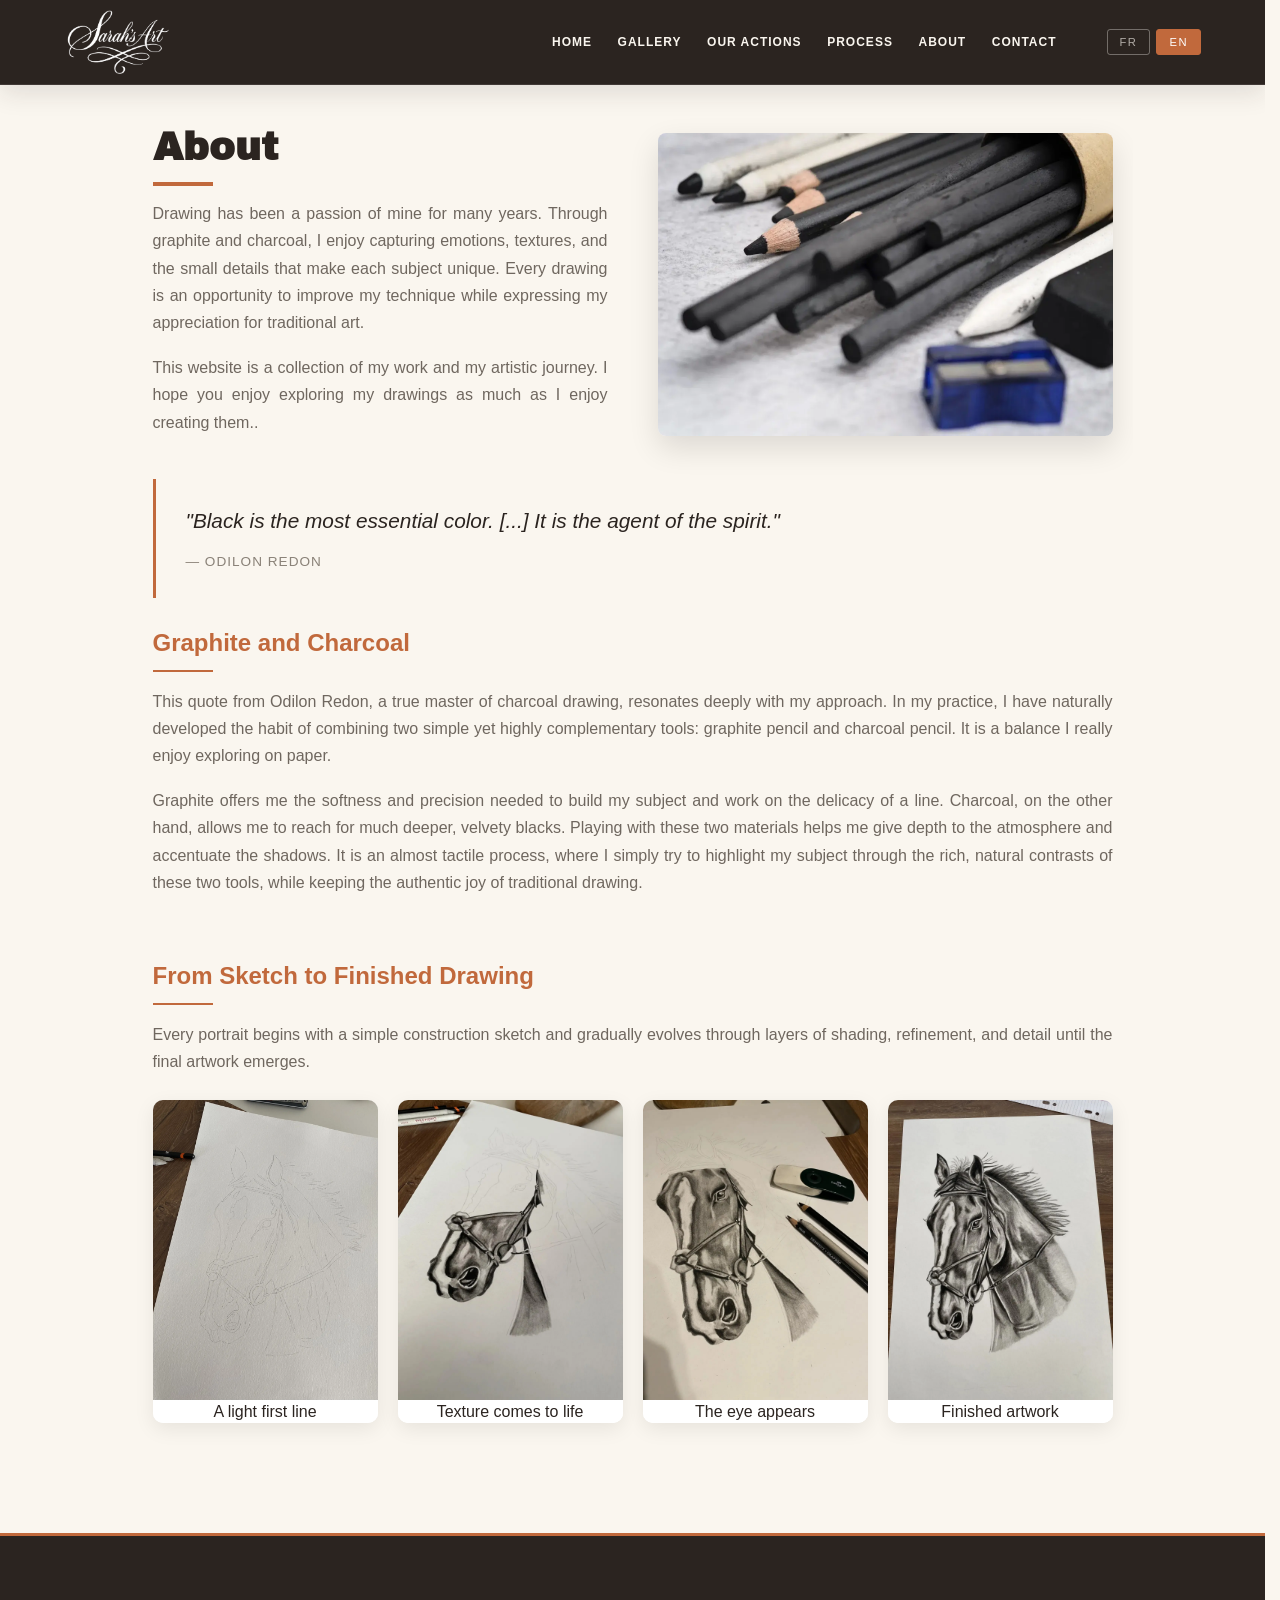
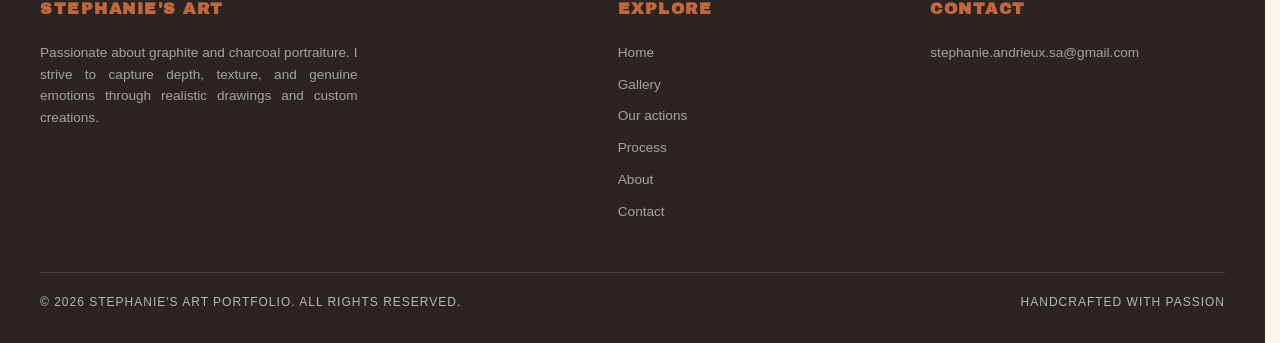
==== about.html @ a392655f "Fix Vercel Web Analytics script path to /_vercel/insights/script.js" ====
<!DOCTYPE html>
<html lang="en">

<head>
  <meta charset="UTF-8" />
  <meta name="viewport" content="width=device-width, initial-scale=1.0">
  <title>About — Stephanie's Art Portfolio</title>
  <meta name="description"
    content="Read about Stephanie's artistic journey, her techniques combining graphite and charcoal, and her traditional drawing studio.">

  <script>(function(){var l;try{l=localStorage.getItem('stephanie-art-lang');}catch(e){}if(l!=='en'&&l!=='fr'){l=(navigator.language||'').slice(0,2)==='fr'?'fr':'en';}document.documentElement.lang=l;document.documentElement.classList.add('i18n-loading');})();</script>

  <link rel="icon" type="image/webp" href="Images/Logo.webp">
  <link rel="canonical" href="https://stephanie-andrieux.github.io/gallery/about.html">

  <meta property="og:type" content="website">
  <meta property="og:site_name" content="Stephanie's Art Portfolio">
  <meta property="og:title" content="About — Stephanie's Art Portfolio">
  <meta property="og:description" content="Read about Stephanie's artistic journey, her techniques combining graphite and charcoal, and her traditional drawing studio.">
  <meta property="og:url" content="https://stephanie-andrieux.github.io/gallery/about.html">
  <meta property="og:image" content="https://stephanie-andrieux.github.io/gallery/Images/Atelier.webp">
  <meta property="og:locale" content="en_US">
  <meta property="og:locale:alternate" content="fr_FR">

  <meta name="twitter:card" content="summary_large_image">
  <meta name="twitter:title" content="About — Stephanie's Art Portfolio">
  <meta name="twitter:description" content="Read about Stephanie's artistic journey, her techniques combining graphite and charcoal, and her traditional drawing studio.">
  <meta name="twitter:image" content="https://stephanie-andrieux.github.io/gallery/Images/Atelier.webp">

  <link href="https://fonts.googleapis.com/css2?family=Archivo+Black&display=swap" rel="stylesheet">
  <link rel="stylesheet" href="language.css">
  <link rel="stylesheet" href="site-shell.css">
  <script>
    window.va = window.va || function () { (window.vaq = window.vaq || []).push(arguments); };
  </script>
  <script defer src="/_vercel/insights/script.js"></script>
  <style>
    * {
      box-sizing: border-box;
      margin: 0;
      padding: 0;
    }

    body {
      font-family: 'Arial', sans-serif;
      background-color: #faf6ef; /* Un rose pastel doux */
      color: #2b2420;
      line-height: 1.7;
      overflow-x: hidden;
    }

    nav {
      display: flex;
      justify-content: space-between;
      align-items: center;
      padding: 8px 40px;
      background-color: #2b2420;
      position: sticky;
      top: 0;
      z-index: 1000;
      view-transition-name: site-nav;
    }

    .logo-img {
      height: clamp(50px, 15vw, 90px);
      max-width: 100%;
      aspect-ratio: 629 / 397;
      width: auto;
    }

    /* Desktop : liens visibles, hamburger caché */
    .nav-right {
      display: flex;
      align-items: center;
      gap: 25px;
    }

    .nav-links {
      display: flex;
      align-items: center;
    }

    .lang-switcher {
      display: flex;
      align-items: center;
      align-self: center;
      gap: 6px;
      margin-left: 20px;
      height: 100%;
    }

    .nav-links a {
      color: #faf6ef;
      text-decoration: none;
      margin-left: 25px;
      font-size: 0.75rem;
      letter-spacing: 1px;
      text-transform: uppercase;
      position: relative;
    }

    .nav-links a::after {
      content: "";
      position: absolute;
      left: 0;
      bottom: -6px;
      width: 0;
      height: 2px;
      background: #c1693c;
      transition: 0.3s;
    }

    .nav-links a:hover::after {
      width: 100%;
    }
    /* Lang switcher dans le hamburger : caché sur desktop */
    .lang-switcher-menu {
      display: none;
    }
    /* Hamburger caché sur desktop */
    .hamburger {
      display: none;
    }

    main {
      max-width: 1000px;
      margin: 0 auto;
      padding: 30px 20px;
      overflow-x: hidden;
    }

    h1 {
      font-family: 'Archivo Black', sans-serif;
      color: #2b2420;
      font-size: 2.4rem;
      margin-bottom: 20px;
      position: relative;
      display: inline-block;
    }

    h1::after {
      content: '';
      position: absolute;
      left: 0;
      bottom: -6px;
      height: 4px;
      width: 0;
      background: #c1693c;
      animation: drawLine 0.8s ease forwards;
      animation-delay: 0.5s;
    }

    @keyframes drawLine {
      to {
        width: 60px;
      }
    }

    h2 {
      color: #c1693c;
      padding-bottom: 6px;
      margin-top: 0px;
      margin-bottom: 18px;
      display: inline-block;
      position: relative;
      transition: transform 0.3s ease, letter-spacing 0.3s ease;
      cursor: default;
    }

    h2::after {
      content: '';
      position: absolute;
      left: 0;
      bottom: -2px;
      width: 0;
      height: 2px;
      background: #c1693c;
      animation: drawLine 0.8s ease forwards;
      animation-delay: 0.5s;
    }

    h2:hover {
      transform: translateX(4px);
      letter-spacing: 0.5px;
    }

p {
  margin-bottom: 18px;
  text-align: justify;
  color: #6f675f;
}

    @keyframes fadeUp {
      from {
        opacity: 0;
        transform: translateY(20px);
      }

      to {
        opacity: 1;
        transform: translateY(0);
      }
    }

    .about-text {
      animation: fadeUp 0.8s ease forwards;
    }

    .about-photo {
      opacity: 0;
      animation: fadeUp 0.8s ease forwards;
      animation-delay: 0.2s;
    }

    .about-grid {
      display: grid;
      grid-template-columns: 1fr 1fr;
      gap: 50px;
      align-items: center;
      margin-bottom: 20px;
    }

    .about-photo {
      overflow: hidden;
      border-radius: 8px;
      box-shadow: 0 12px 30px rgba(0, 0, 0, 0.12);
      transition: box-shadow 0.4s ease;
      will-change: transform;
    }

    .about-photo:hover {
      box-shadow: 0 24px 50px rgba(0, 0, 0, 0.22);
    }

    .about-photo img {
      width: 100%;
      display: block;
      transition: transform 0.6s ease, filter 0.6s ease;
    }

    .about-photo:hover img {
      transform: scale(1.08) rotate(0.5deg);
      filter: contrast(1.05) saturate(1.05);
    }

    @media (max-width: 700px) {
      .about-grid {
        grid-template-columns: 1fr;
      }
    }

    blockquote {
      margin: 25px 0;
      padding: 25px 30px;
      border-left: 3px solid #c1693c;
      font-style: italic;
      font-size: 1.3rem;
      line-height: 1.6;
      color: #2b2420;
      transition: border-color 0.3s ease, padding-left 0.3s ease;
    }

    blockquote:hover {
      border-left-color: #8a4423;
      padding-left: 36px;
    }

    blockquote .word {
      opacity: 0;
      display: inline-block;
      animation: fadeUp 0.5s ease forwards;
    }

    blockquote cite {
      display: block;
      margin-top: 14px;
      font-style: normal;
      font-size: 0.85rem;
      letter-spacing: 1px;
      text-transform: uppercase;
      color: #8a8278;
      opacity: 0;
      animation: fadeUp 0.6s ease forwards;
      animation-delay: 1.6s;
    }

    .reveal-on-scroll {
      opacity: 0;
      transform: translateY(24px);
      transition: opacity 0.8s ease, transform 0.8s ease;
    }

    .reveal-on-scroll.visible {
      opacity: 1;
      transform: translateY(0);
    }

    /* =========================
       FOOTER
    ========================= */
    footer {
      background: #2b2420;
      color: rgba(250, 246, 239, 0.7);
      padding: 60px 40px 30px;
      font-size: 0.85rem;
      line-height: 1.6;
    }

    .footer-container {
      max-width: 1200px;
      margin: 0 auto;
      display: grid;
      grid-template-columns: 2fr 1fr 1.2fr;
      gap: 40px;
      margin-bottom: 40px;
    }

    .footer-col h4 {
      color: #c1693c;
      font-family: 'Archivo Black', sans-serif;
      font-size: 1rem;
      text-transform: uppercase;
      letter-spacing: 1.5px;
      margin-bottom: 20px;
    }

    .footer-col p {
      color: rgba(250, 246, 239, 0.6);
      margin-bottom: 12px;
      text-align: justify;
    }

    .footer-col ul {
      list-style: none;
      padding: 0;
    }

    .footer-col ul li {
      margin-bottom: 10px;
    }

    .footer-col a {
      color: rgba(250, 246, 239, 0.6);
      text-decoration: none;
      transition: color 0.3s ease;
    }

    .footer-col a:hover {
      color: #c1693c;
    }

    .footer-bottom {
      max-width: 1200px;
      margin: 0 auto;
      border-top: 1px solid rgba(250, 246, 239, 0.1);
      padding-top: 20px;
      display: flex;
      justify-content: space-between;
      align-items: center;
      flex-wrap: wrap;
      gap: 15px;
      font-size: 0.75rem;
      text-transform: uppercase;
      letter-spacing: 1px;
    }

    /* =========================
       MOBILE
    ========================= */
    /* =========================
   DRAWING PROCESS
========================= */

    .drawing-process {
      margin-top: 60px;
    }

    .process-intro {
      margin-bottom: 25px;
    }

    .process-grid {
      display: grid;
      grid-template-columns: repeat(4, 1fr);
      gap: 20px;
      align-items: end; /* Aligne toutes les cartes par le bas */
    }

    .process-step {
      background: #fff;
      border-radius: 10px;
      overflow: hidden;
      box-shadow: 0 6px 20px rgba(0, 0, 0, 0.08);
      transition: transform 0.3s ease;
      display: flex;
      flex-direction: column;
    }

    .process-step:hover {
      transform: translateY(-5px);
    }

    .process-step .image-container {
      overflow: hidden;
    }

    .process-step img {
      width: 100%;
      height: auto;
      display: block;
    }

    .process-step span {
      display: flex;
      align-items: center;
      justify-content: center;
      text-align: center;
      font-size: 1rem;
      font-weight: normal;
      color: #2b2420;
      line-height: 1.2;
      padding: 2px 3px;
      background-color: #fff;
      white-space: normal; /* Force le texte sur une seule ligne */
    }

    @media (max-width: 768px) {

      /* Nav mobile : logo à gauche, FR|EN + hamburger à droite */
      nav {
        padding: 8px 20px;
        align-items: center;
      }

      .nav-right {
        gap: 12px;
      }
    /* Cache le sélecteur du haut sur mobile */
      .lang-switcher {
        display: none;
      }

    /* Affiche celui dans le menu hamburger */
      .lang-switcher-menu {
        display: flex;
        justify-content: center;
        align-items: center;
        gap: 10px;
        padding: 14px 0 8px;
      }
      /* Liens cachés par défaut — dropdown absolu */
      .nav-links {
        display: none;
        flex-direction: column;
        position: absolute;
        top: 100%;
        left: 0;
        right: 0;
        background: #2b2420;
        border-top: 2px solid #c1693c;
        padding: 8px 0 14px;
        gap: 0;
        z-index: 999;
      }

      .nav-links.open {
        display: flex;
      }

      .nav-links a {
        margin-left: 0;
        padding: 11px 20px;
        font-size: 0.8rem;
        transition: color 0.3s, background 0.3s;
      }

      .nav-links a:hover {
        color: #c1693c;
        background: rgba(193, 105, 60, 0.08);
      }

      .nav-links a::after {
        display: none;
      }

      /* Bouton hamburger visible sur mobile */
      .hamburger {
        display: flex;
        flex-direction: column;
        justify-content: center;
        gap: 5px;
        background: none;
        border: none;
        cursor: pointer;
        padding: 6px;
      }

      .hamburger span {
        display: block;
        width: 22px;
        height: 2px;
        background: #faf6ef;
        transition: transform 0.3s ease, opacity 0.3s ease;
      }

      .hamburger.open span:nth-child(1) {
        transform: translateY(7px) rotate(45deg);
      }
      .hamburger.open span:nth-child(2) {
        opacity: 0;
      }
      .hamburger.open span:nth-child(3) {
        transform: translateY(-7px) rotate(-45deg);
      }

      footer {
        padding: 40px 20px 20px;
      }

      .footer-container {
        grid-template-columns: 1fr;
        gap: 30px;
        margin-bottom: 30px;
      }

      .footer-bottom {
        flex-direction: column;
        text-align: center;
      }

      .process-grid {
        grid-template-columns: repeat(2, 1fr);
      }
    }
  </style>
</head>

<body>

  <nav>
    <img src="Images/Logo.webp" alt="Sarah's Art" class="logo-img" width="629" height="397">
    <div class="nav-right">
<div class="nav-links" id="navLinks">
    <a href="index.html" data-i18n="nav.home">Home</a>
    <a href="art.html" data-i18n="nav.gallery">Gallery</a>
    <a href="actions.html" data-i18n="nav.actions">Our actions</a>
    <a href="process.html" data-i18n="nav.process">Process</a>
    <a href="about.html" data-i18n="nav.about">About</a>
    <a href="contact.html" data-i18n="nav.contact">Contact</a>

    <div class="lang-switcher-menu" role="group" data-i18n-attr="aria-label:lang.label">
        <button type="button" class="lang-btn" data-lang="fr" aria-pressed="false">FR</button>
        <button type="button" class="lang-btn" data-lang="en" aria-pressed="false">EN</button>
    </div>

</div>

<div class="lang-switcher" role="group" data-i18n-attr="aria-label:lang.label">
    <button type="button" class="lang-btn" data-lang="fr" aria-pressed="false">FR</button>
    <button type="button" class="lang-btn" data-lang="en" aria-pressed="false">EN</button>
</div>

<button class="hamburger" id="hamburger">
        <span></span>
        <span></span>
        <span></span>
      </button>
    </div>
  </nav>

  <main>
    <div class="about-grid">
      <div class="about-text">
        <h1 data-i18n="about.title">About</h1>
        <p data-i18n="about.p1">Drawing has been a passion of mine for many years. Through graphite and charcoal, I enjoy capturing emotions, textures, and the small details that make each subject unique. Every drawing is an opportunity to improve my technique while expressing my appreciation for traditional art.</p>
        <p data-i18n="about.p2">This website is a collection of my work and my artistic journey. I hope you enjoy exploring my drawings as much as I enjoy creating them.</p>
      </div>
      <div class="about-photo">
        <img src="Images/Atelier.webp" alt="My drawing tools" data-i18n-attr="alt:about.photoAlt">
      </div>
    </div>

    <blockquote id="quote"></blockquote>

    <h2 data-i18n="about.section1">Graphite and Charcoal</h2>

    <p data-i18n="about.section1p1">This quote from Odilon Redon, a true master of charcoal drawing, resonates deeply with my approach. In my
      practice, I have naturally developed the habit of combining two simple yet highly complementary tools: graphite
      pencil and charcoal pencil. It is a balance I really enjoy exploring on paper.</p>

    <p class="reveal-on-scroll" data-i18n="about.section1p2">Graphite offers me the softness and precision needed to build my subject and work on the
      delicacy of a line. Charcoal, on the other hand, allows me to reach for much deeper, velvety blacks. Playing with
      these two materials helps me give depth to the atmosphere and accentuate the shadows. It is an almost tactile
      process, where I simply try to highlight my subject through the rich, natural contrasts of these two tools, while
      keeping the authentic joy of traditional drawing.</p>
    <section class="drawing-process reveal-on-scroll">
      <h2 data-i18n="about.processTitle">From Sketch to Finished Drawing</h2>

      <p class="process-intro" data-i18n="about.processIntro">
        Every portrait begins with a simple construction sketch and gradually
        evolves through layers of shading, refinement, and detail until the
        final artwork emerges.
      </p>

      <div class="process-grid">
        <div class="process-step">
          <div class="image-container">
            <img src="Images/Cheval1.webp?v=2" alt="Initial sketch" data-i18n-attr="alt:about.stepAlt1">
          </div>
          <span data-i18n="about.step1">A light first line</span>
        </div>

        <div class="process-step">
          <div class="image-container">
            <img src="Images/Cheval2.webp" alt="Early shading" data-i18n-attr="alt:about.stepAlt2">
          </div>
          <span data-i18n="about.step2">Texture comes to life</span>
        </div>

        <div class="process-step">
          <div class="image-container">
            <img src="Images/Cheval3.webp" alt="Detail development" data-i18n-attr="alt:about.stepAlt3">
          </div>
          <span data-i18n="about.step3">The eye appears</span>
        </div>

        <div class="process-step">
          <div class="image-container">
            <img src="Images/Cheval4.webp" alt="Finished drawing" data-i18n-attr="alt:about.stepAlt4">
          </div>
          <span data-i18n="about.step4">Finished artwork</span>
        </div>
      </div>
    </section>
  </main>

  <script src="language.js"></script>
  <script>
    function animateQuote() {
      const quote = document.getElementById('quote');
      if (!quote || !window.SiteI18n) return;

      const text = SiteI18n.t('about.quote');
      const citeText = SiteI18n.t('about.quoteAuthor');
      const words = text.split(' ');

      quote.innerHTML = words
        .map(function (w, i) {
          return '<span class="word" style="animation-delay:' + (0.6 + i * 0.04) + 's">' + w + '</span>';
        })
        .join(' ') + ' <cite>' + citeText + '</cite>';
    }

    document.addEventListener('languageChanged', animateQuote);

    const revealElements = document.querySelectorAll('.reveal-on-scroll');
    const observer = new IntersectionObserver(function (entries) {
      entries.forEach(function (entry) {
        if (entry.isIntersecting) entry.target.classList.add('visible');
      });
    }, { threshold: 0.3 });
    revealElements.forEach(function (el) { observer.observe(el); });
  </script>

    <script>
    /* ---- Hamburger mobile ---- */
    (function () {
      var hamburger = document.getElementById('hamburger');
      var navLinks  = document.getElementById('navLinks');
      if (!hamburger || !navLinks) return;

      hamburger.addEventListener('click', function () {
        var isOpen = navLinks.classList.toggle('open');
        hamburger.classList.toggle('open', isOpen);
        hamburger.setAttribute('aria-expanded', String(isOpen));
      });

      document.addEventListener('click', function (e) {
        if (!hamburger.contains(e.target) && !navLinks.contains(e.target)) {
          navLinks.classList.remove('open');
          hamburger.classList.remove('open');
          hamburger.setAttribute('aria-expanded', 'false');
        }
      });

      navLinks.querySelectorAll('a').forEach(function (a) {
        a.addEventListener('click', function () {
          navLinks.classList.remove('open');
          hamburger.classList.remove('open');
          hamburger.setAttribute('aria-expanded', 'false');
        });
      });
    })();
  </script>

  <footer>
    <div class="footer-container">
      <div class="footer-col">
        <h4 data-i18n="footer.brand">Stephanie's Art</h4>
        <p data-i18n="footer.desc">Passionate about graphite and charcoal portraiture. I strive to capture depth, texture, and genuine emotions through realistic drawings and custom creations.</p>
      </div>
      <div class="footer-col">
        <h4 data-i18n="footer.explore">Explore</h4>
        <ul>
          <li><a href="index.html" data-i18n="nav.home">Home</a></li>
          <li><a href="art.html" data-i18n="nav.gallery">Gallery</a></li>
          <li><a href="actions.html" data-i18n="nav.actions">Our actions</a></li>
          <li><a href="process.html" data-i18n="nav.process">Process</a></li>
          <li><a href="about.html" data-i18n="nav.about">About</a></li>
          <li><a href="contact.html" data-i18n="nav.contact">Contact</a></li>
        </ul>
      </div>
      <div class="footer-col">
        <h4 data-i18n="footer.contact">Contact</h4>
        <p><a href="contact.html">stephanie.andrieux.sa@gmail.com</a></p>
      </div>
    </div>
    <div class="footer-bottom">
      <span data-i18n="footer.copyright">© 2026 Stephanie's Art Portfolio. All rights reserved.</span>
      <span data-i18n="footer.tagline">Handcrafted with Passion</span>
    </div>
  </footer>

</body>

</html>
---- language.css ----
/* Transitions fluides entre les pages (Chrome/Edge/Safari 18.2+) :
   empêche la nav de "clignoter/recharger" au clic sur un lien.
   Les navigateurs non compatibles (ex: Firefox) ignorent cette règle
   sans aucun risque, la navigation reste normale. */
@view-transition {
  navigation: auto;
}

html {
  scrollbar-gutter: stable;
  overflow-y: scroll;
}

/* Fix saut de texte EN -> FR : on cache uniquement le texte traduit le temps
   qu'il soit dans la bonne langue, pas toute la page (pour ne pas gêner
   les animations d'apparition existantes) */
html.i18n-loading [data-i18n],
html.i18n-loading [data-i18n-attr],
html.i18n-loading [data-i18n-html] {
  visibility: hidden;
}

html.i18n-ready [data-i18n],
html.i18n-ready [data-i18n-attr],
html.i18n-ready [data-i18n-html] {
  visibility: visible;
}

/* Language switcher — visible on all pages */
.lang-btn {
  background: transparent;
  border: 1px solid rgba(250, 246, 239, 0.35);
  color: rgba(250, 246, 239, 0.65);
  font-family: 'Arial', sans-serif;
  font-size: 0.7rem;
  letter-spacing: 1.5px;
  text-transform: uppercase;
  padding: 6px 12px;
  cursor: pointer;
  border-radius: 3px;
  transition: background 0.3s ease, color 0.3s ease, border-color 0.3s ease;
}

.lang-btn:hover {
  color: #faf6ef;
  border-color: #c1693c;
}

.lang-btn.active {
  background: #c1693c;
  border-color: #c1693c;
  color: #fff;
}

.lang-sep {
  display: none;
}
---- site-shell.css ----
/* Shared navigation and footer for the public site */
:root {
  --ink: #2b2420;
  --paper: #faf6ef;
  --accent: #c1693c;
  --muted-light: rgba(250, 246, 239, 0.68);
  --line-dark: rgba(250, 246, 239, 0.14);
}

nav {
  min-height: 76px;
  padding: 8px clamp(20px, 5vw, 64px) !important;
  border-bottom: 1px solid rgba(250, 246, 239, 0.1);
  box-shadow: 0 8px 24px rgba(43, 36, 32, 0.12);
}

.logo-img {
  width: auto;
  height: clamp(48px, 8vw, 68px) !important;
  object-fit: contain;
  transition: transform 0.35s ease;
}

.logo-img:hover {
  transform: translateY(-2px);
}

.nav-right {
  gap: clamp(14px, 2.5vw, 30px) !important;
}

.nav-links {
  gap: clamp(14px, 2vw, 28px);
}

.nav-links a {
  margin-left: 0 !important;
  padding: 10px 0;
  font-weight: 600;
  transition: color 0.3s ease;
}

.nav-links a[aria-current="page"] {
  color: #fff;
}

.nav-links a[aria-current="page"]::after {
  width: 100%;
}

.hamburger {
  border-radius: 3px;
  transition: background 0.3s ease;
}

.hamburger:hover,
.hamburger:focus-visible {
  background: rgba(193, 105, 60, 0.18);
  outline: none;
}

footer {
  margin-top: 80px;
  background: var(--ink);
  border-top: 3px solid var(--accent);
}

.footer-container {
  grid-template-columns: minmax(240px, 1.7fr) minmax(140px, 0.8fr) minmax(220px, 1fr) !important;
  gap: clamp(28px, 6vw, 80px) !important;
}

.footer-col h4 {
  letter-spacing: 1.8px;
}

.footer-col p {
  max-width: 42ch;
}

.footer-col a:focus-visible,
.footer-bottom a:focus-visible {
  color: var(--accent);
  outline: 2px solid var(--accent);
  outline-offset: 4px;
}

.footer-bottom {
  border-top-color: var(--line-dark) !important;
}

@media (max-width: 768px) {
  nav {
    min-height: 68px;
    padding-inline: 18px !important;
  }

  .logo-img {
    height: 52px !important;
  }

  .nav-links {
    border-top: 3px solid var(--accent) !important;
    box-shadow: 0 18px 30px rgba(43, 36, 32, 0.2);
  }

  .nav-links a {
    width: 100%;
  }

  footer {
    margin-top: 56px;
  }

  .footer-container {
    gap: 28px !important;
  }
}

@media (prefers-reduced-motion: reduce) {
  .logo-img,
  .hamburger,
  .nav-links a,
  .footer-col a {
    transition: none;
  }
}
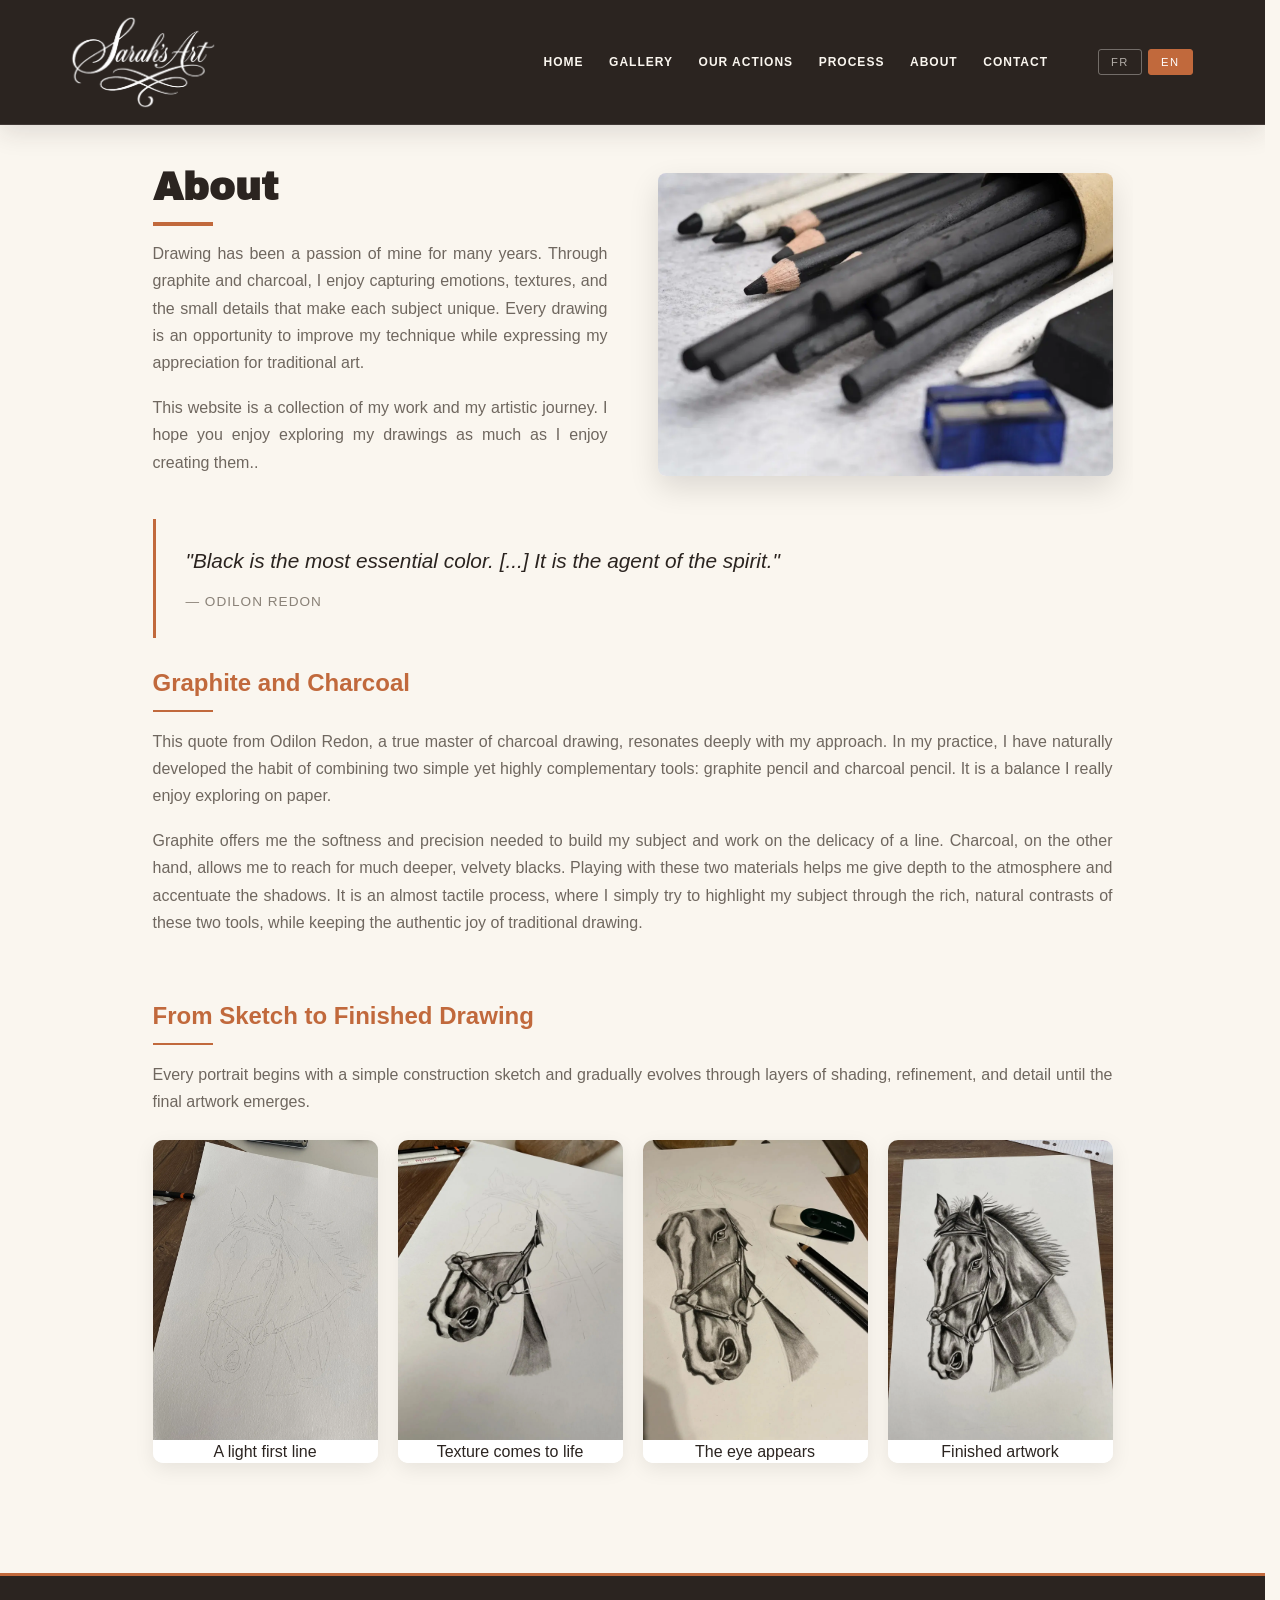
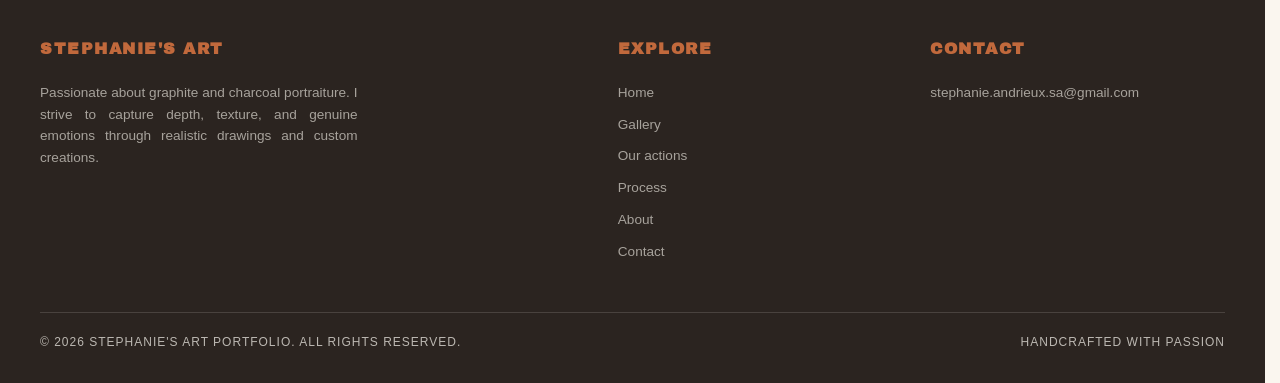
==== commit 56fb1eb6: "Enhance navbar: sticky layout, dynamic scroll sizing, smooth scroll to top on logo click, and aligne" ====
--- a/about.html
+++ b/about.html
@@ -30,10 +30,6 @@
   <link href="https://fonts.googleapis.com/css2?family=Archivo+Black&display=swap" rel="stylesheet">
   <link rel="stylesheet" href="language.css">
   <link rel="stylesheet" href="site-shell.css">
-  <script>
-    window.va = window.va || function () { (window.vaq = window.vaq || []).push(arguments); };
-  </script>
-  <script defer src="/_vercel/insights/script.js"></script>
   <style>
     * {
       box-sizing: border-box;
@@ -46,7 +42,7 @@
       background-color: #faf6ef; /* Un rose pastel doux */
       color: #2b2420;
       line-height: 1.7;
-      overflow-x: hidden;
+      overflow-x: clip;
     }
 
     nav {
@@ -55,6 +51,7 @@
       align-items: center;
       padding: 8px 40px;
       background-color: #2b2420;
+      position: -webkit-sticky;
       position: sticky;
       top: 0;
       z-index: 1000;
--- a/language.css
+++ b/language.css
@@ -8,7 +8,12 @@
 
 html {
   scrollbar-gutter: stable;
-  overflow-y: scroll;
+  overflow-y: scroll;
+}
+
+html,
+body {
+  overflow-x: clip;
 }
 
 /* Fix saut de texte EN -> FR : on cache uniquement le texte traduit le temps
--- a/site-shell.css
+++ b/site-shell.css
@@ -8,21 +8,85 @@
 }
 
 nav {
-  min-height: 76px;
-  padding: 8px clamp(20px, 5vw, 64px) !important;
+  position: -webkit-sticky;
+  position: sticky;
+  top: 0;
+  z-index: 1000;
+  background-color: #2b2420;
+  view-transition-name: site-nav;
+  min-height: 114px; /* Hauteur initiale augmentée de 1 cm (~38px) */
+  padding-block: 14px !important;
+  padding-inline: clamp(20px, 5vw, 64px) !important;
   border-bottom: 1px solid rgba(250, 246, 239, 0.1);
   box-shadow: 0 8px 24px rgba(43, 36, 32, 0.12);
+  box-sizing: border-box;
+  transition: min-height 0.35s cubic-bezier(0.4, 0, 0.2, 1),
+              padding-block 0.35s cubic-bezier(0.4, 0, 0.2, 1),
+              box-shadow 0.35s ease;
+}
+
+/* Navbar dynamique au scroll : taille réduite vers le bas */
+nav.nav-scrolled {
+  min-height: 72px;
+  padding-block: 7px !important;
+  box-shadow: 0 10px 30px rgba(0, 0, 0, 0.35);
 }
 
 .logo-img {
   width: auto;
-  height: clamp(48px, 8vw, 68px) !important;
+  height: clamp(68px, 7.5vw, 98px) !important; /* Augmenté de manière proportionnelle (+1 cm) */
   object-fit: contain;
-  transition: transform 0.35s ease;
+  cursor: pointer;
+  transform-origin: left center;
+  transition: height 0.35s cubic-bezier(0.4, 0, 0.2, 1),
+              transform 0.3s ease,
+              opacity 0.2s ease;
 }
 
 .logo-img:hover {
   transform: translateY(-2px);
+  opacity: 0.95;
+}
+
+.logo-img:active {
+  transform: translateY(0);
+}
+
+/* Logo dynamique au scroll : format compact */
+nav.nav-scrolled .logo-img {
+  height: clamp(48px, 5vw, 58px) !important;
+}
+
+/* Desktop: alignement parfait du logo et de la navigation avec la grille de contenu (1200px)
+   La boucle du S de « Sarah's Art » est alignée verticalement au pixel près avec le « D » de « Dessin » */
+@media (min-width: 1200px) {
+  nav {
+    padding-left: calc((100% - 1200px) / 2 + 34.3px) !important;
+    padding-right: calc((100% - 1200px) / 2 + 40px) !important;
+  }
+
+  .logo-img {
+    margin-left: 0 !important;
+  }
+
+  .nav-right {
+    margin-right: 0 !important;
+  }
+}
+
+@media (min-width: 769px) and (max-width: 1199px) {
+  nav {
+    padding-left: 34.3px !important;
+    padding-right: 40px !important;
+  }
+
+  .logo-img {
+    margin-left: 0 !important;
+  }
+
+  .nav-right {
+    margin-right: 0 !important;
+  }
 }
 
 .nav-right {
@@ -91,12 +155,27 @@
 
 @media (max-width: 768px) {
   nav {
-    min-height: 68px;
+    min-height: 80px;
+    padding-block: 10px !important;
     padding-inline: 18px !important;
   }
 
+  nav.nav-scrolled {
+    min-height: 62px;
+    padding-block: 5px !important;
+  }
+
   .logo-img {
-    height: 52px !important;
+    height: 60px !important;
+    margin-left: 0 !important;
+  }
+
+  nav.nav-scrolled .logo-img {
+    height: 48px !important;
+  }
+
+  .nav-right {
+    margin-right: 0 !important;
   }
 
   .nav-links {
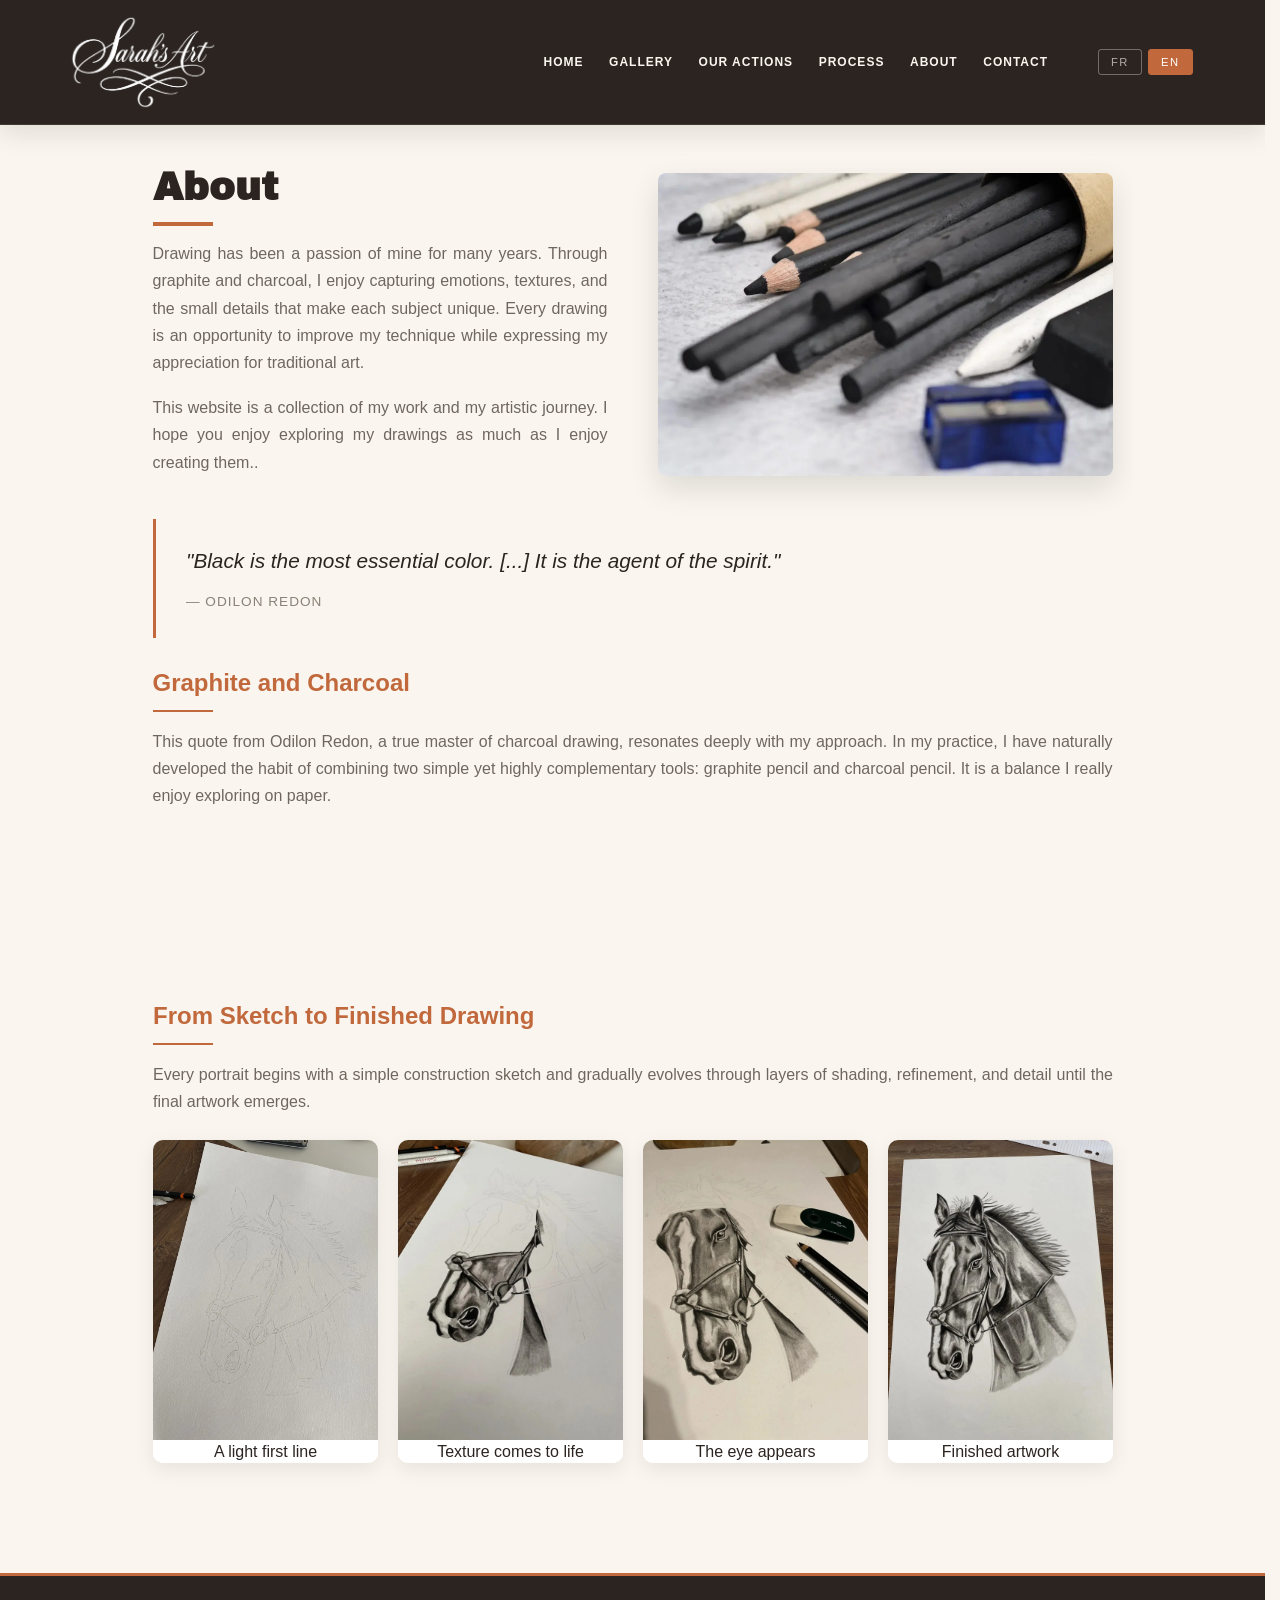
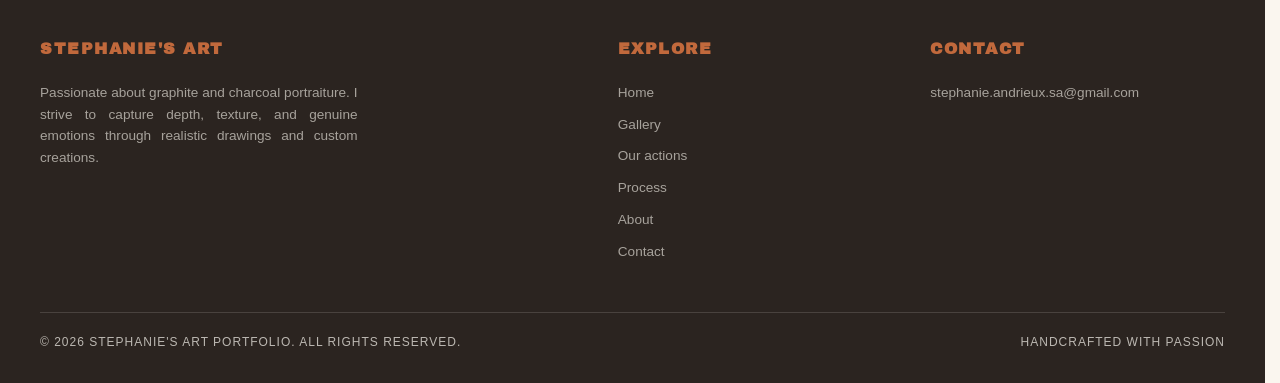
==== commit 7a5f807b: "Add scroll reveal, faster hero entrance, gallery lightbox and portrait order flow" ====
--- a/about.html
+++ b/about.html
@@ -577,7 +577,7 @@
       </div>
     </div>
 
-    <blockquote id="quote"></blockquote>
+    <blockquote id="quote" class="reveal"></blockquote>
 
     <h2 data-i18n="about.section1">Graphite and Charcoal</h2>
 
@@ -585,12 +585,12 @@
       practice, I have naturally developed the habit of combining two simple yet highly complementary tools: graphite
       pencil and charcoal pencil. It is a balance I really enjoy exploring on paper.</p>
 
-    <p class="reveal-on-scroll" data-i18n="about.section1p2">Graphite offers me the softness and precision needed to build my subject and work on the
+    <p class="reveal-on-scroll reveal" data-i18n="about.section1p2">Graphite offers me the softness and precision needed to build my subject and work on the
       delicacy of a line. Charcoal, on the other hand, allows me to reach for much deeper, velvety blacks. Playing with
       these two materials helps me give depth to the atmosphere and accentuate the shadows. It is an almost tactile
       process, where I simply try to highlight my subject through the rich, natural contrasts of these two tools, while
       keeping the authentic joy of traditional drawing.</p>
-    <section class="drawing-process reveal-on-scroll">
+    <section class="drawing-process reveal-on-scroll reveal">
       <h2 data-i18n="about.processTitle">From Sketch to Finished Drawing</h2>
 
       <p class="process-intro" data-i18n="about.processIntro">
@@ -632,6 +632,7 @@
   </main>
 
   <script src="language.js"></script>
+  <script src="reveal.js" defer></script>
   <script>
     function animateQuote() {
       const quote = document.getElementById('quote');
@@ -649,14 +650,7 @@
     }
 
     document.addEventListener('languageChanged', animateQuote);
-
-    const revealElements = document.querySelectorAll('.reveal-on-scroll');
-    const observer = new IntersectionObserver(function (entries) {
-      entries.forEach(function (entry) {
-        if (entry.isIntersecting) entry.target.classList.add('visible');
-      });
-    }, { threshold: 0.3 });
-    revealElements.forEach(function (el) { observer.observe(el); });
+    // L'IntersectionObserver est unifié et pris en charge globalement par reveal.js
   </script>
 
     <script>
--- a/language.css
+++ b/language.css
@@ -1,18 +1,20 @@
-/* Transitions fluides entre les pages (Chrome/Edge/Safari 18.2+) :
-   empêche la nav de "clignoter/recharger" au clic sur un lien.
-   Les navigateurs non compatibles (ex: Firefox) ignorent cette règle
-   sans aucun risque, la navigation reste normale. */
-@view-transition {
-  navigation: auto;
-}
+/* Transitions fluides entre les pages (Chrome/Edge/Safari 18.2+) :
+   empêche la nav de "clignoter/recharger" au clic sur un lien.
+   Les navigateurs non compatibles (ex: Firefox) ignorent cette règle
+   sans aucun risque, la navigation reste normale. */
+@view-transition {
+  navigation: auto;
+}
 
-html {
-  scrollbar-gutter: stable;
-  overflow-y: scroll;
-}
-
-html,
-body {
+@media (min-width: 769px) {
+  html {
+    scrollbar-gutter: stable;
+    overflow-y: scroll;
+  }
+}
+
+html,
+body {
   overflow-x: clip;
 }
 
@@ -59,4 +61,36 @@
 
 .lang-sep {
   display: none;
-}+}
+
+/* ========================================================
+   APPARITION AU SCROLL (reveal.js)
+   Sûreté : le masquage initial (opacity: 0, translateY) ne
+   s'applique QUE si le script reveal.js a marqué html.js-ready.
+   Si JS est désactivé ou si IntersectionObserver est absent,
+   le contenu reste visible sans accroc.
+   ======================================================== */
+html.js-ready .reveal:not(.is-visible) {
+  opacity: 0;
+  transform: translateY(30px);
+}
+
+html.js-ready .reveal {
+  transition: opacity 0.8s ease, transform 0.8s ease;
+  transition-delay: var(--reveal-delay, 0s);
+  will-change: opacity, transform;
+}
+
+html.js-ready .reveal.is-visible {
+  opacity: 1;
+}
+
+@media (prefers-reduced-motion: reduce) {
+  html.js-ready .reveal:not(.is-visible),
+  html.js-ready .reveal,
+  .reveal {
+    opacity: 1 !important;
+    transform: none !important;
+    transition: none !important;
+  }
+}
--- a/site-shell.css
+++ b/site-shell.css
@@ -11,6 +11,9 @@
   position: -webkit-sticky;
   position: sticky;
   top: 0;
+  left: 0;
+  right: 0;
+  width: 100%;
   z-index: 1000;
   background-color: #2b2420;
   view-transition-name: site-nav;
@@ -129,9 +132,11 @@
   border-top: 3px solid var(--accent);
 }
 
-.footer-container {
-  grid-template-columns: minmax(240px, 1.7fr) minmax(140px, 0.8fr) minmax(220px, 1fr) !important;
-  gap: clamp(28px, 6vw, 80px) !important;
+@media (min-width: 769px) {
+  .footer-container {
+    grid-template-columns: minmax(240px, 1.7fr) minmax(140px, 0.8fr) minmax(220px, 1fr) !important;
+    gap: clamp(28px, 6vw, 80px) !important;
+  }
 }
 
 .footer-col h4 {
@@ -155,6 +160,14 @@
 
 @media (max-width: 768px) {
   nav {
+    width: 100% !important;
+    max-width: 100vw !important;
+    left: 0 !important;
+    right: 0 !important;
+    margin: 0 !important;
+    box-sizing: border-box !important;
+    background-color: #2b2420 !important;
+    view-transition-name: none !important;
     min-height: 80px;
     padding-block: 10px !important;
     padding-inline: 18px !important;
@@ -192,8 +205,26 @@
   }
 
   .footer-container {
+    grid-template-columns: 1fr !important;
     gap: 28px !important;
   }
+}
+
+/* Transitions inter-pages : la navbar reste noire sur 100% de la largeur sans aucun flash */
+::view-transition-group(site-nav) {
+  background-color: #2b2420;
+  width: 100% !important;
+  left: 0 !important;
+  right: 0 !important;
+  box-sizing: border-box;
+}
+
+::view-transition-old(site-nav),
+::view-transition-new(site-nav) {
+  width: 100% !important;
+  height: 100% !important;
+  object-fit: cover !important;
+  object-position: left top !important;
 }
 
 @media (prefers-reduced-motion: reduce) {
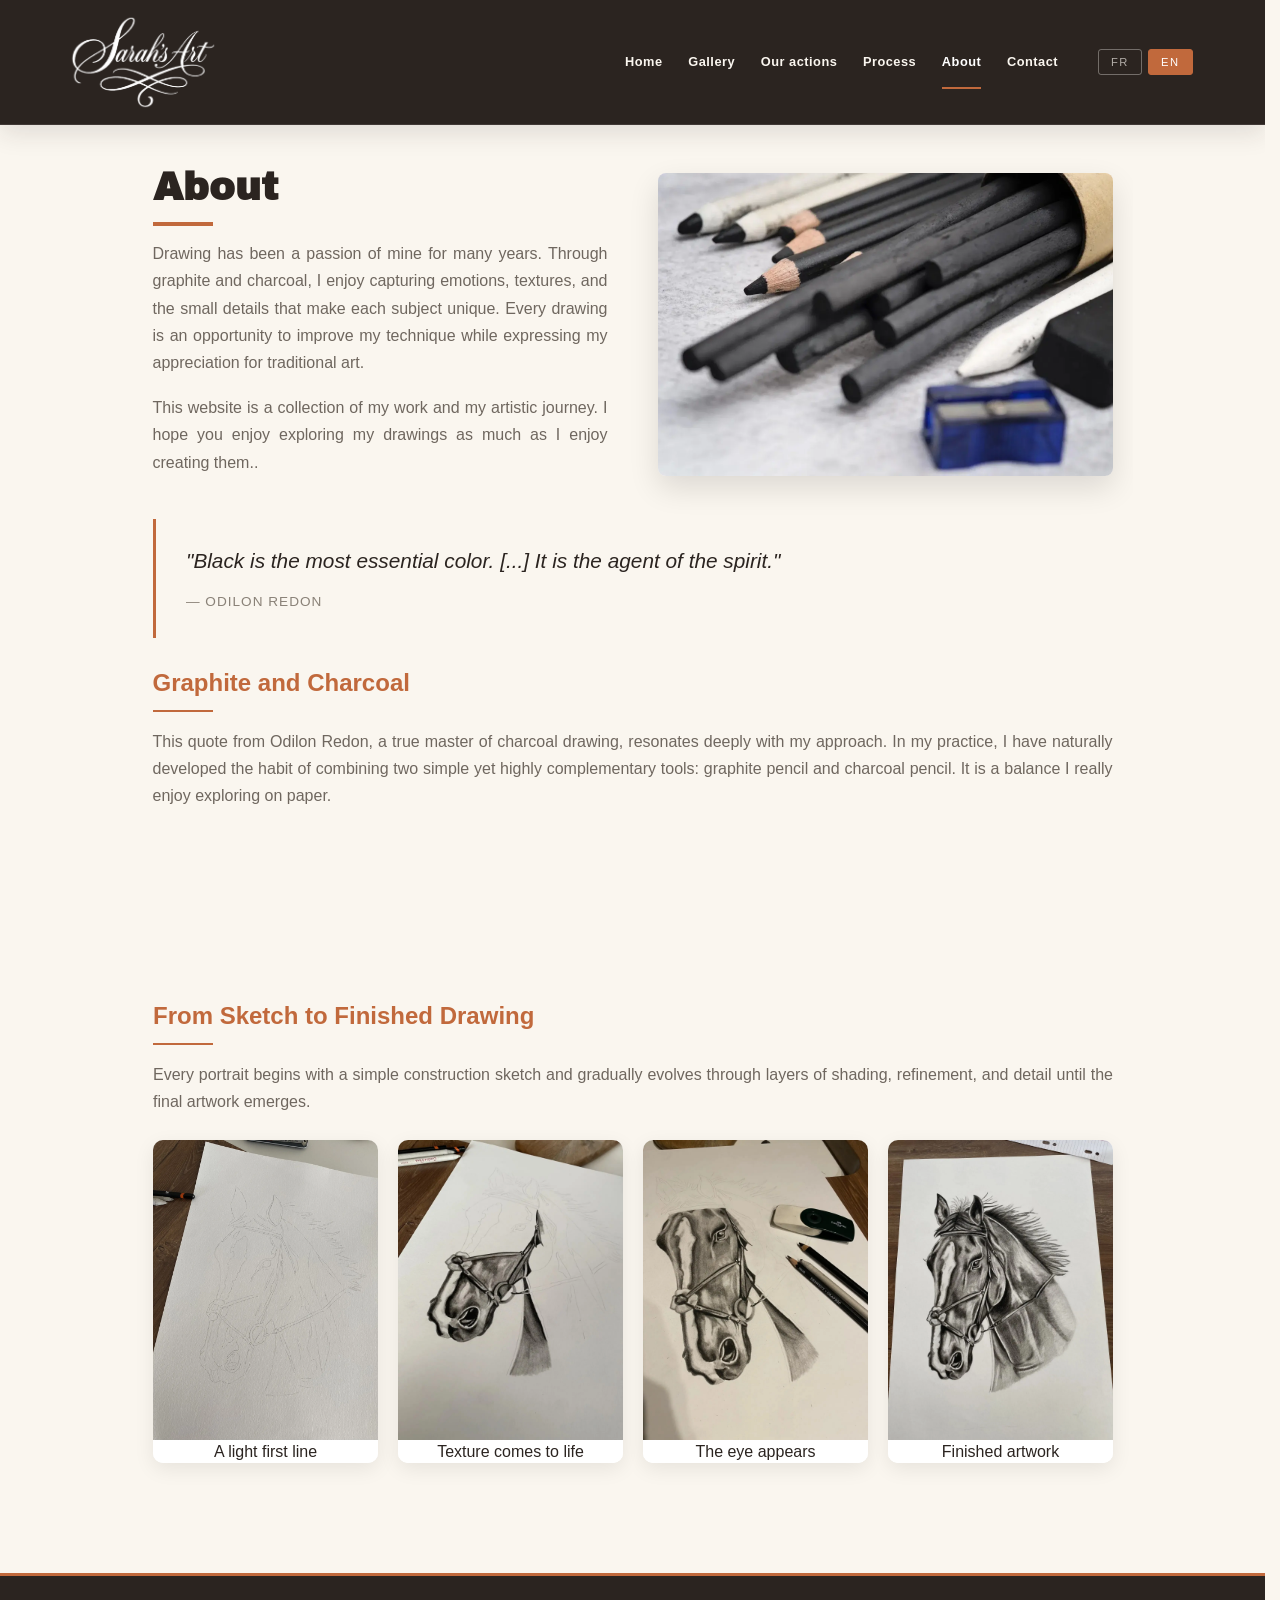
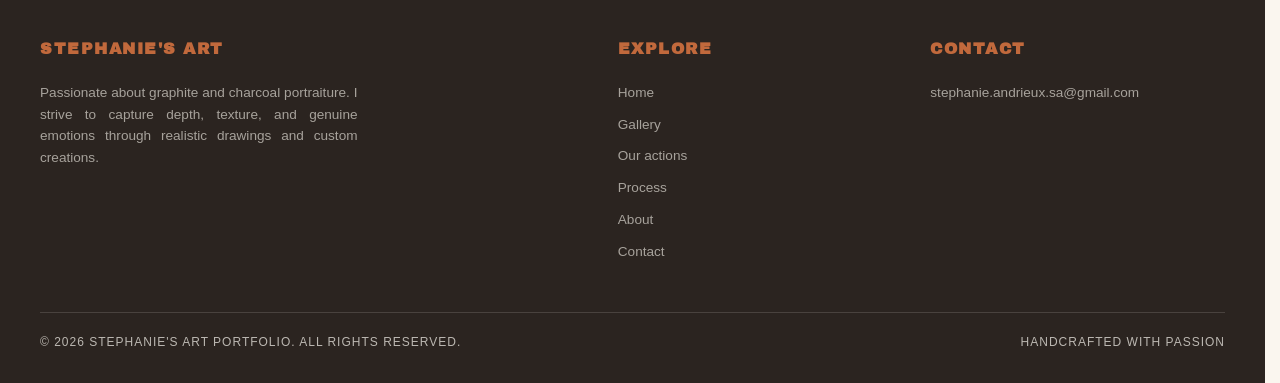
==== commit fc276648: "Stabilisation de la navbar inter-pages, mise a jour des dessins et textes de la galerie" ====
--- a/about.html
+++ b/about.html
@@ -45,79 +45,7 @@
       overflow-x: clip;
     }
 
-    nav {
-      display: flex;
-      justify-content: space-between;
-      align-items: center;
-      padding: 8px 40px;
-      background-color: #2b2420;
-      position: -webkit-sticky;
-      position: sticky;
-      top: 0;
-      z-index: 1000;
-      view-transition-name: site-nav;
-    }
-
-    .logo-img {
-      height: clamp(50px, 15vw, 90px);
-      max-width: 100%;
-      aspect-ratio: 629 / 397;
-      width: auto;
-    }
-
-    /* Desktop : liens visibles, hamburger caché */
-    .nav-right {
-      display: flex;
-      align-items: center;
-      gap: 25px;
-    }
-
-    .nav-links {
-      display: flex;
-      align-items: center;
-    }
-
-    .lang-switcher {
-      display: flex;
-      align-items: center;
-      align-self: center;
-      gap: 6px;
-      margin-left: 20px;
-      height: 100%;
-    }
-
-    .nav-links a {
-      color: #faf6ef;
-      text-decoration: none;
-      margin-left: 25px;
-      font-size: 0.75rem;
-      letter-spacing: 1px;
-      text-transform: uppercase;
-      position: relative;
-    }
-
-    .nav-links a::after {
-      content: "";
-      position: absolute;
-      left: 0;
-      bottom: -6px;
-      width: 0;
-      height: 2px;
-      background: #c1693c;
-      transition: 0.3s;
-    }
-
-    .nav-links a:hover::after {
-      width: 100%;
-    }
-    /* Lang switcher dans le hamburger : caché sur desktop */
-    .lang-switcher-menu {
-      display: none;
-    }
-    /* Hamburger caché sur desktop */
-    .hamburger {
-      display: none;
-    }
+    /* Navigation styles managed centrally by site-shell.css */
 
     main {
       max-width: 1000px;
@@ -423,92 +351,7 @@
 
     @media (max-width: 768px) {
 
-      /* Nav mobile : logo à gauche, FR|EN + hamburger à droite */
-      nav {
-        padding: 8px 20px;
-        align-items: center;
-      }
-
-      .nav-right {
-        gap: 12px;
-      }
-    /* Cache le sélecteur du haut sur mobile */
-      .lang-switcher {
-        display: none;
-      }
-
-    /* Affiche celui dans le menu hamburger */
-      .lang-switcher-menu {
-        display: flex;
-        justify-content: center;
-        align-items: center;
-        gap: 10px;
-        padding: 14px 0 8px;
-      }
-      /* Liens cachés par défaut — dropdown absolu */
-      .nav-links {
-        display: none;
-        flex-direction: column;
-        position: absolute;
-        top: 100%;
-        left: 0;
-        right: 0;
-        background: #2b2420;
-        border-top: 2px solid #c1693c;
-        padding: 8px 0 14px;
-        gap: 0;
-        z-index: 999;
-      }
-
-      .nav-links.open {
-        display: flex;
-      }
-
-      .nav-links a {
-        margin-left: 0;
-        padding: 11px 20px;
-        font-size: 0.8rem;
-        transition: color 0.3s, background 0.3s;
-      }
-
-      .nav-links a:hover {
-        color: #c1693c;
-        background: rgba(193, 105, 60, 0.08);
-      }
-
-      .nav-links a::after {
-        display: none;
-      }
-
-      /* Bouton hamburger visible sur mobile */
-      .hamburger {
-        display: flex;
-        flex-direction: column;
-        justify-content: center;
-        gap: 5px;
-        background: none;
-        border: none;
-        cursor: pointer;
-        padding: 6px;
-      }
-
-      .hamburger span {
-        display: block;
-        width: 22px;
-        height: 2px;
-        background: #faf6ef;
-        transition: transform 0.3s ease, opacity 0.3s ease;
-      }
-
-      .hamburger.open span:nth-child(1) {
-        transform: translateY(7px) rotate(45deg);
-      }
-      .hamburger.open span:nth-child(2) {
-        opacity: 0;
-      }
-      .hamburger.open span:nth-child(3) {
-        transform: translateY(-7px) rotate(-45deg);
-      }
+
 
       footer {
         padding: 40px 20px 20px;
@@ -534,30 +377,30 @@
 
 <body>
 
+  <!-- NAV -->
   <nav>
-    <img src="Images/Logo.webp" alt="Sarah's Art" class="logo-img" width="629" height="397">
+    <img src="Images/Logo.webp" alt="Stephanie's Art" class="logo-img" width="629" height="397">
     <div class="nav-right">
-<div class="nav-links" id="navLinks">
-    <a href="index.html" data-i18n="nav.home">Home</a>
-    <a href="art.html" data-i18n="nav.gallery">Gallery</a>
-    <a href="actions.html" data-i18n="nav.actions">Our actions</a>
-    <a href="process.html" data-i18n="nav.process">Process</a>
-    <a href="about.html" data-i18n="nav.about">About</a>
-    <a href="contact.html" data-i18n="nav.contact">Contact</a>
-
-    <div class="lang-switcher-menu" role="group" data-i18n-attr="aria-label:lang.label">
-        <button type="button" class="lang-btn" data-lang="fr" aria-pressed="false">FR</button>
+      <div class="nav-links" id="navLinks">
+        <a href="index.html" data-i18n="nav.home">Accueil</a>
+        <a href="art.html" data-i18n="nav.gallery">Galerie</a>
+        <a href="actions.html" data-i18n="nav.actions">Nos actions</a>
+        <a href="process.html" data-i18n="nav.process">Coulisses</a>
+        <a href="about.html" aria-current="page" data-i18n="nav.about">À propos</a>
+        <a href="contact.html" data-i18n="nav.contact">Contact</a>
+
+        <div class="lang-switcher-menu" role="group" data-i18n-attr="aria-label:lang.label">
+          <button type="button" class="lang-btn active" data-lang="fr" aria-pressed="true">FR</button>
+          <button type="button" class="lang-btn" data-lang="en" aria-pressed="false">EN</button>
+        </div>
+      </div>
+
+      <div class="lang-switcher" role="group" data-i18n-attr="aria-label:lang.label">
+        <button type="button" class="lang-btn active" data-lang="fr" aria-pressed="true">FR</button>
         <button type="button" class="lang-btn" data-lang="en" aria-pressed="false">EN</button>
-    </div>
-
-</div>
-
-<div class="lang-switcher" role="group" data-i18n-attr="aria-label:lang.label">
-    <button type="button" class="lang-btn" data-lang="fr" aria-pressed="false">FR</button>
-    <button type="button" class="lang-btn" data-lang="en" aria-pressed="false">EN</button>
-</div>
-
-<button class="hamburger" id="hamburger">
+      </div>
+
+      <button class="hamburger" id="hamburger" aria-label="Menu">
         <span></span>
         <span></span>
         <span></span>
--- a/language.css
+++ b/language.css
@@ -31,6 +31,13 @@
 html.i18n-ready [data-i18n-attr],
 html.i18n-ready [data-i18n-html] {
   visibility: visible;
+}
+
+/* La barre de navigation reste toujours visible et stable, sans aucun clignotement */
+nav [data-i18n],
+nav [data-i18n-attr],
+nav [data-i18n-html] {
+  visibility: visible !important;
 }
 
 /* Language switcher — visible on all pages */
--- a/site-shell.css
+++ b/site-shell.css
@@ -8,6 +8,9 @@
 }
 
 nav {
+  display: flex;
+  justify-content: space-between;
+  align-items: center;
   position: -webkit-sticky;
   position: sticky;
   top: 0;
@@ -23,9 +26,13 @@
   border-bottom: 1px solid rgba(250, 246, 239, 0.1);
   box-shadow: 0 8px 24px rgba(43, 36, 32, 0.12);
   box-sizing: border-box;
-  transition: min-height 0.35s cubic-bezier(0.4, 0, 0.2, 1),
-              padding-block 0.35s cubic-bezier(0.4, 0, 0.2, 1),
-              box-shadow 0.35s ease;
+}
+
+/* Transitions actives UNIQUEMENT lors du scroll (évite tout saut/animation au chargement de page) */
+nav.is-scroll-ready {
+  transition: min-height 0.3s cubic-bezier(0.4, 0, 0.2, 1),
+              padding-block 0.3s cubic-bezier(0.4, 0, 0.2, 1),
+              box-shadow 0.3s ease;
 }
 
 /* Navbar dynamique au scroll : taille réduite vers le bas */
@@ -37,11 +44,16 @@
 
 .logo-img {
   width: auto;
-  height: clamp(68px, 7.5vw, 98px) !important; /* Augmenté de manière proportionnelle (+1 cm) */
+  height: clamp(68px, 7.5vw, 98px) !important;
+  max-width: 100%;
+  aspect-ratio: 629 / 397;
   object-fit: contain;
   cursor: pointer;
   transform-origin: left center;
-  transition: height 0.35s cubic-bezier(0.4, 0, 0.2, 1),
+}
+
+nav.is-scroll-ready .logo-img {
+  transition: height 0.3s cubic-bezier(0.4, 0, 0.2, 1),
               transform 0.3s ease,
               opacity 0.2s ease;
 }
@@ -49,6 +61,7 @@
 .logo-img:hover {
   transform: translateY(-2px);
   opacity: 0.95;
+  transition: transform 0.3s ease, opacity 0.2s ease;
 }
 
 .logo-img:active {
@@ -93,18 +106,48 @@
 }
 
 .nav-right {
+  display: flex;
+  align-items: center;
   gap: clamp(14px, 2.5vw, 30px) !important;
 }
 
 .nav-links {
+  display: flex;
+  align-items: center;
   gap: clamp(14px, 2vw, 28px);
 }
 
 .nav-links a {
+  color: #faf6ef;
+  text-decoration: none;
+  font-size: 0.8rem;
+  letter-spacing: 0.5px;
   margin-left: 0 !important;
   padding: 10px 0;
   font-weight: 600;
+  position: relative;
   transition: color 0.3s ease;
+  text-transform: none !important;
+  white-space: nowrap;
+}
+
+.nav-links a::after {
+  content: "";
+  position: absolute;
+  left: 0;
+  bottom: -6px;
+  width: 0;
+  height: 2px;
+  background: #c1693c;
+  transition: width 0.3s ease;
+}
+
+.nav-links a:hover {
+  color: #fff;
+}
+
+.nav-links a:hover::after {
+  width: 100%;
 }
 
 .nav-links a[aria-current="page"] {
@@ -115,15 +158,54 @@
   width: 100%;
 }
 
+.lang-switcher {
+  display: flex;
+  align-items: center;
+  align-self: center;
+  gap: 6px;
+  margin-left: 10px;
+}
+
+.lang-switcher-menu {
+  display: none;
+}
+
 .hamburger {
+  display: none;
+  background: none;
+  border: none;
+  cursor: pointer;
+  padding: 8px;
+  flex-direction: column;
+  gap: 5px;
   border-radius: 3px;
   transition: background 0.3s ease;
+}
+
+.hamburger span {
+  display: block;
+  width: 24px;
+  height: 2px;
+  background-color: #faf6ef;
+  transition: transform 0.3s ease, opacity 0.3s ease;
 }
 
 .hamburger:hover,
 .hamburger:focus-visible {
   background: rgba(193, 105, 60, 0.18);
   outline: none;
+}
+
+.hamburger.open span:nth-child(1) {
+  transform: translateY(7px) rotate(45deg);
+}
+
+.hamburger.open span:nth-child(2) {
+  opacity: 0;
+}
+
+.hamburger.open span:nth-child(3) {
+  transform: translateY(-7px) rotate(-45deg);
 }
 
 footer {
@@ -189,15 +271,62 @@
 
   .nav-right {
     margin-right: 0 !important;
+    gap: 12px !important;
+  }
+
+  .lang-switcher {
+    display: none !important;
+  }
+
+  .hamburger {
+    display: flex !important;
   }
 
   .nav-links {
+    display: none;
+    position: absolute;
+    top: 100%;
+    left: 0;
+    right: 0;
+    width: 100%;
+    background-color: #2b2420 !important;
+    flex-direction: column;
+    align-items: center;
+    gap: 0 !important;
+    padding: 10px 0 20px;
     border-top: 3px solid var(--accent) !important;
     box-shadow: 0 18px 30px rgba(43, 36, 32, 0.2);
   }
 
+  .nav-links.open {
+    display: flex !important;
+  }
+
   .nav-links a {
     width: 100%;
+    text-align: center;
+    padding: 12px 20px;
+    margin: 0 !important;
+  }
+
+  .nav-links a:hover {
+    color: #c1693c;
+    background: rgba(193, 105, 60, 0.08);
+  }
+
+  .nav-links a::after {
+    display: none !important;
+  }
+
+  .lang-switcher-menu {
+    display: flex !important;
+    justify-content: center;
+    align-items: center;
+    gap: 10px;
+    margin-top: 15px;
+    padding-top: 15px;
+    border-top: 1px solid rgba(250, 246, 239, 0.1);
+    width: 80%;
   }
 
   footer {
@@ -210,21 +339,21 @@
   }
 }
 
-/* Transitions inter-pages : la navbar reste noire sur 100% de la largeur sans aucun flash */
+/* Transitions inter-pages : la navbar reste 100% fixe, sans saut, sans cross-fade, sans mouvement */
 ::view-transition-group(site-nav) {
-  background-color: #2b2420;
-  width: 100% !important;
-  left: 0 !important;
-  right: 0 !important;
-  box-sizing: border-box;
-}
-
-::view-transition-old(site-nav),
+  animation: none !important;
+  z-index: 1000;
+}
+
+::view-transition-old(site-nav) {
+  animation: none !important;
+  opacity: 0 !important;
+}
+
 ::view-transition-new(site-nav) {
-  width: 100% !important;
-  height: 100% !important;
-  object-fit: cover !important;
-  object-position: left top !important;
+  animation: none !important;
+  opacity: 1 !important;
+  mix-blend-mode: normal !important;
 }
 
 @media (prefers-reduced-motion: reduce) {
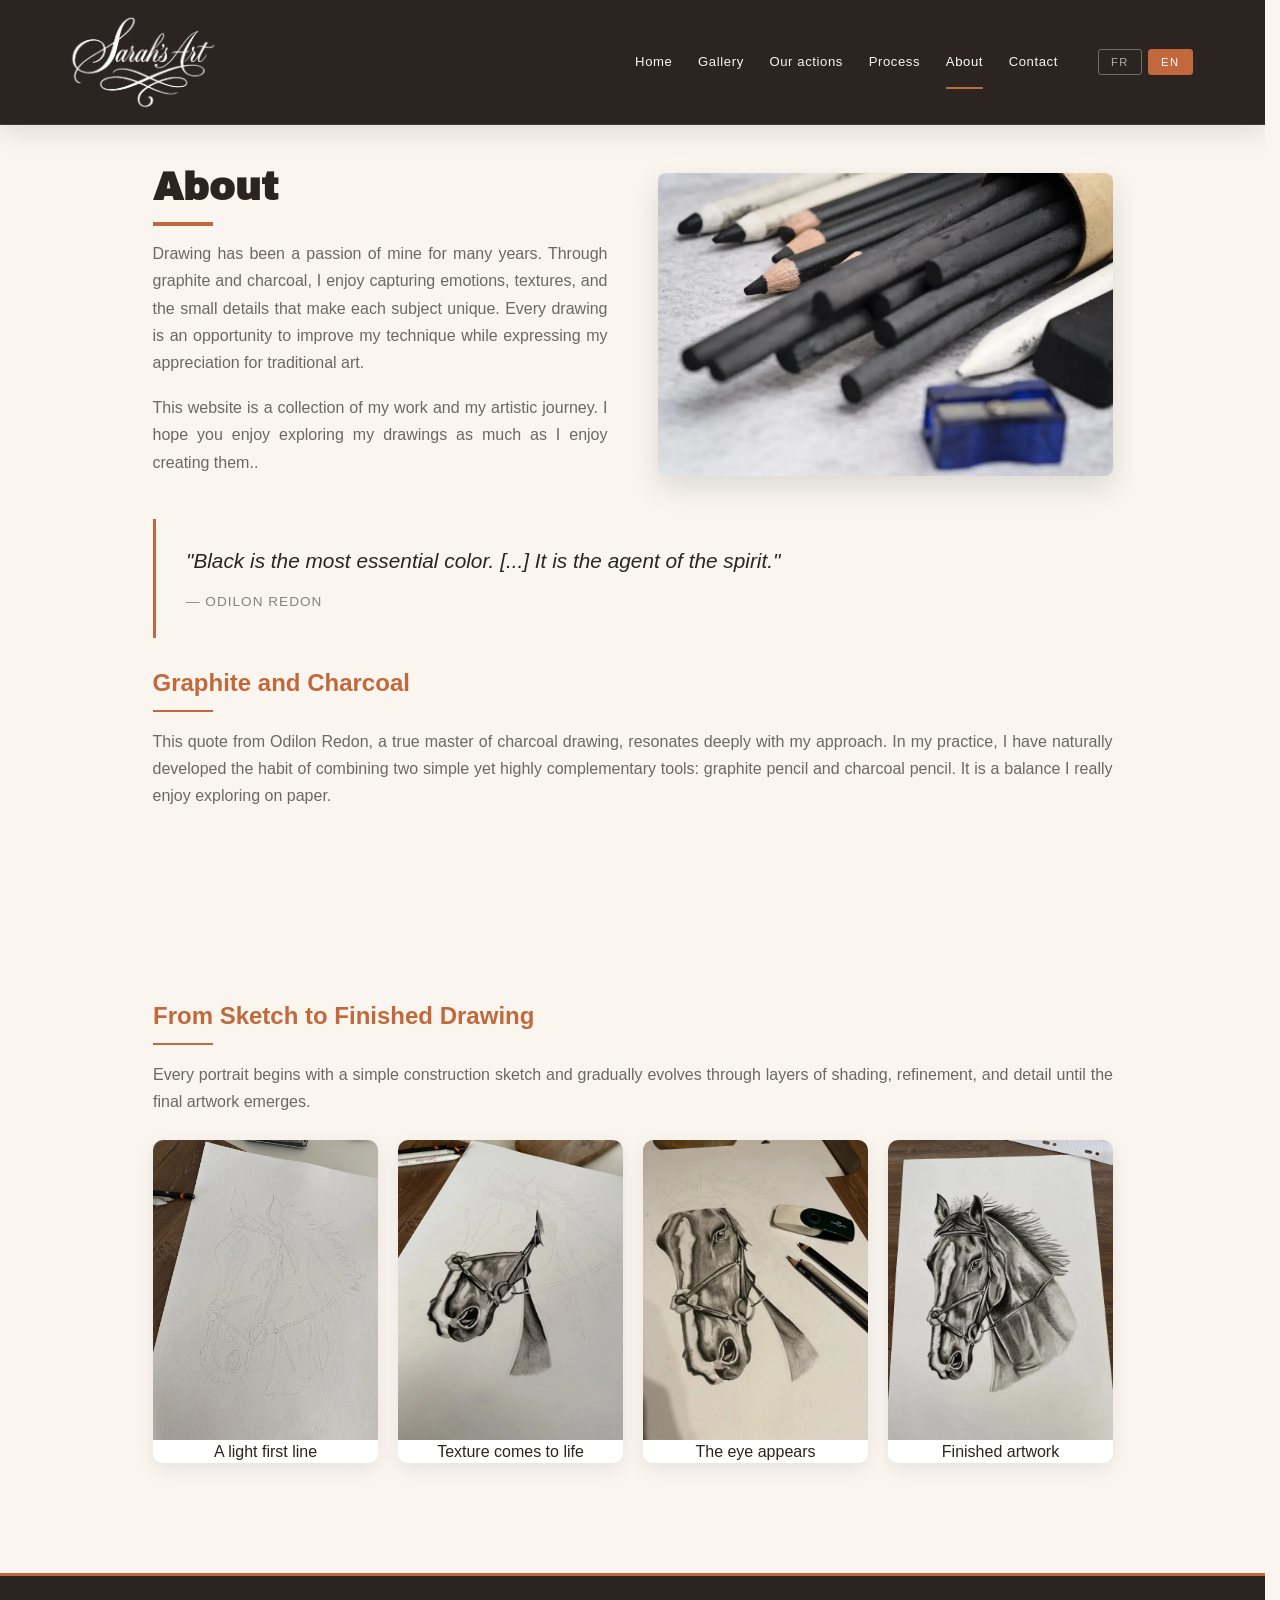
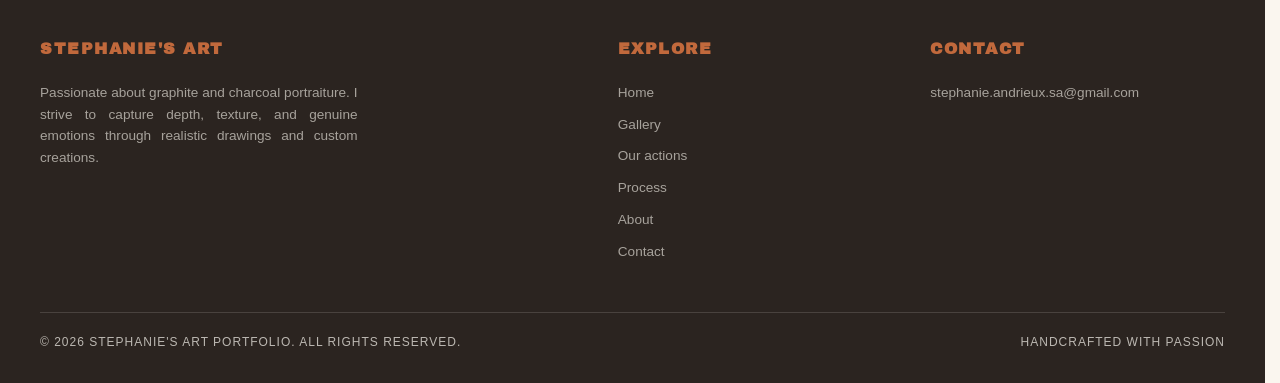
==== commit 0e8873d9: "Fix: stabilite parfaite de la navbar lors de la navigation EN/FR et repositionnement du numero en ga" ====
--- a/about.html
+++ b/about.html
@@ -407,6 +407,27 @@
       </button>
     </div>
   </nav>
+  <script>
+    (function () {
+      var l = document.documentElement.lang || 'fr';
+      if (l === 'en') {
+        var t = { 'nav.home': 'Home', 'nav.gallery': 'Gallery', 'nav.actions': 'Our actions', 'nav.process': 'Process', 'nav.about': 'About', 'nav.contact': 'Contact' };
+        document.querySelectorAll('nav [data-i18n]').forEach(function (el) {
+          var k = el.getAttribute('data-i18n');
+          if (t[k]) el.textContent = t[k];
+        });
+        document.querySelectorAll('nav [data-i18n-attr]').forEach(function (el) {
+          var spec = el.getAttribute('data-i18n-attr');
+          if (spec && spec.indexOf('lang.label') !== -1) el.setAttribute('aria-label', 'Choose language');
+        });
+        document.querySelectorAll('.lang-btn').forEach(function (b) {
+          var isEn = b.getAttribute('data-lang') === 'en';
+          b.classList.toggle('active', isEn);
+          b.setAttribute('aria-pressed', isEn ? 'true' : 'false');
+        });
+      }
+    })();
+  </script>
 
   <main>
     <div class="about-grid">
--- a/site-shell.css
+++ b/site-shell.css
@@ -120,11 +120,12 @@
 .nav-links a {
   color: #faf6ef;
   text-decoration: none;
-  font-size: 0.8rem;
-  letter-spacing: 0.5px;
+  font-size: 0.82rem;
+  line-height: 1.7;
+  letter-spacing: 0.6px;
   margin-left: 0 !important;
   padding: 10px 0;
-  font-weight: 600;
+  font-weight: 400;
   position: relative;
   transition: color 0.3s ease;
   text-transform: none !important;
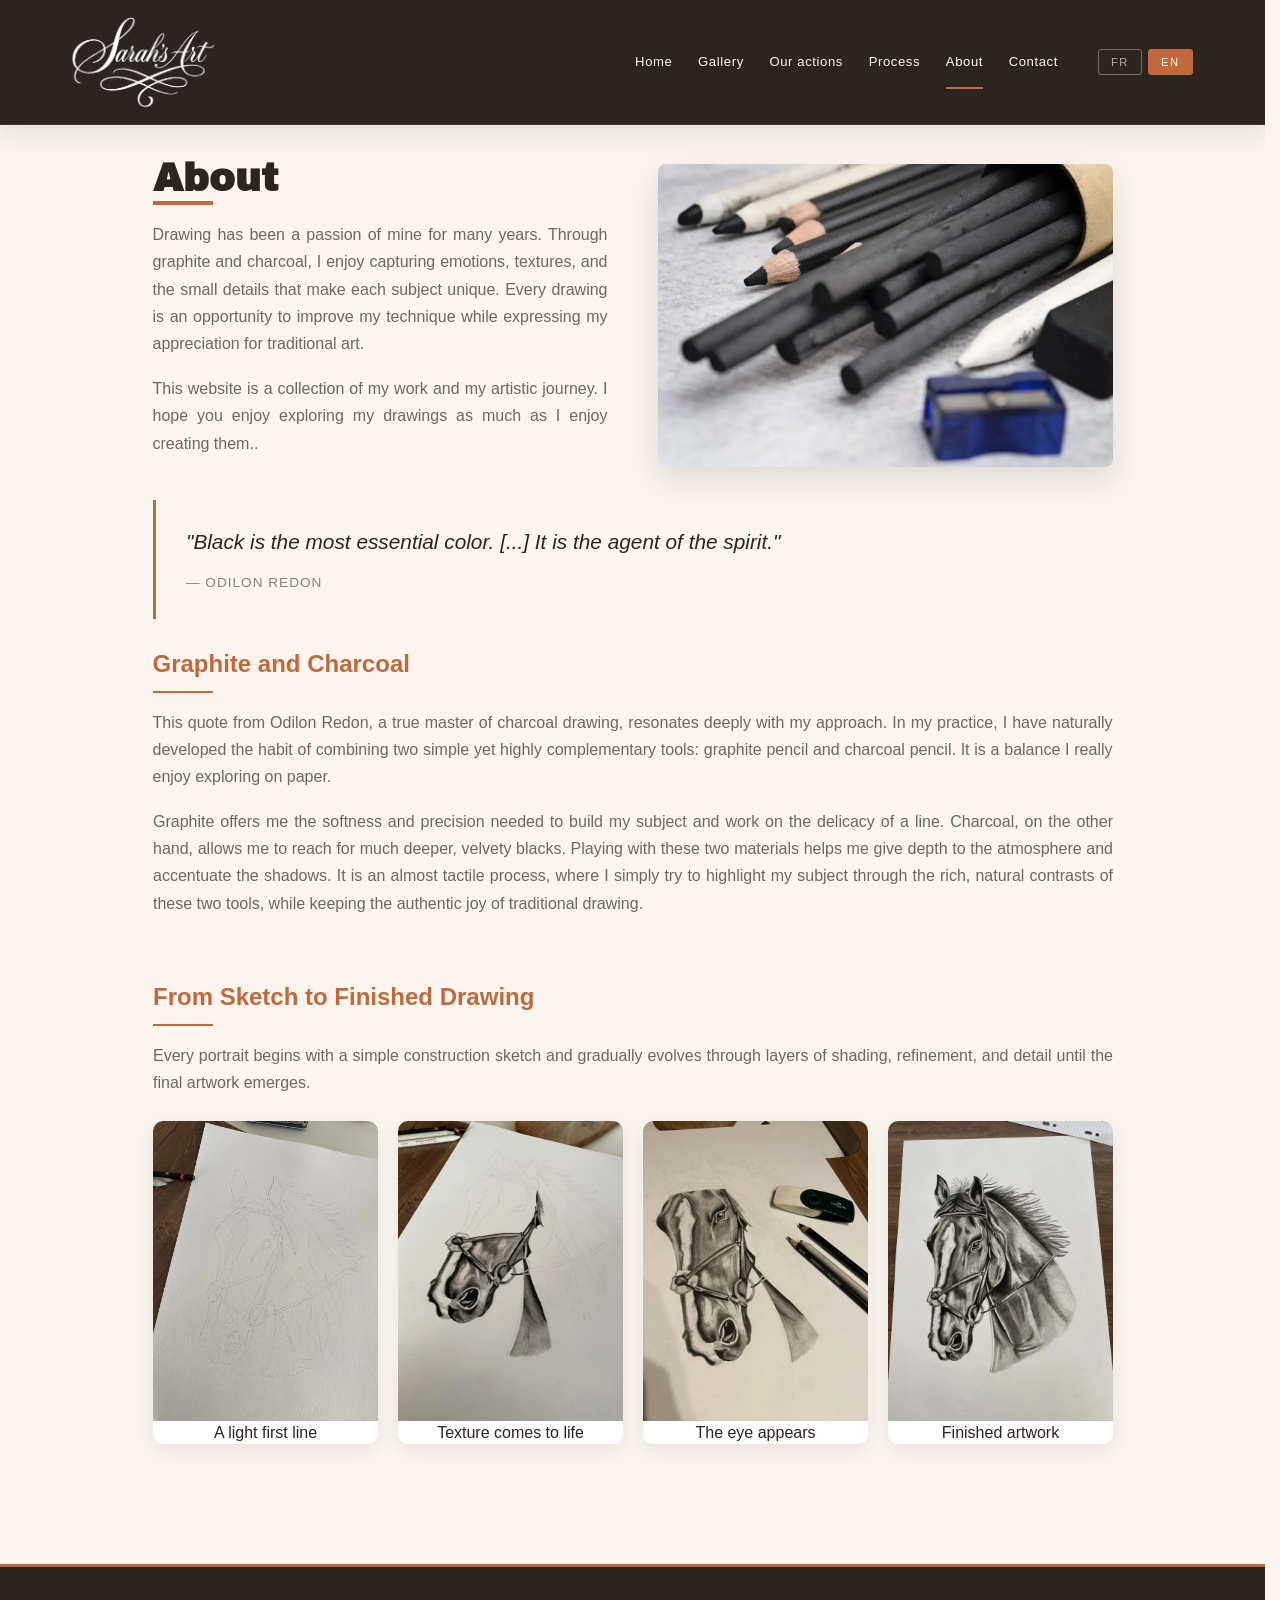
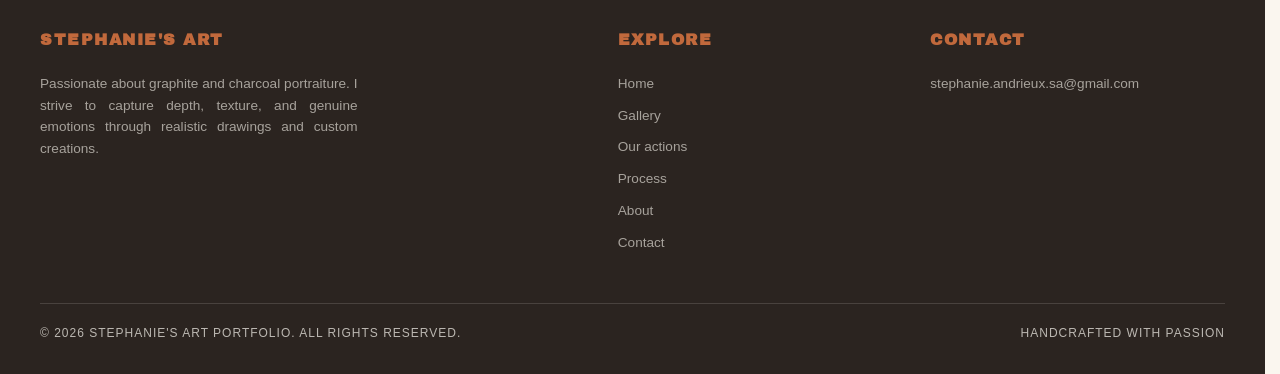
==== commit 00912495: "Fix: elimination des sauts de page et decallages de contenu sur mobile" ====
--- a/about.html
+++ b/about.html
@@ -50,7 +50,7 @@
     main {
       max-width: 1000px;
       margin: 0 auto;
-      padding: 30px 20px;
+      padding: 32px 20px 40px;
       overflow-x: hidden;
     }
 
@@ -58,7 +58,8 @@
       font-family: 'Archivo Black', sans-serif;
       color: #2b2420;
       font-size: 2.4rem;
-      margin-bottom: 20px;
+      line-height: 1.1;
+      margin-bottom: 22px;
       position: relative;
       display: inline-block;
     }
@@ -540,9 +541,13 @@
 
       navLinks.querySelectorAll('a').forEach(function (a) {
         a.addEventListener('click', function () {
-          navLinks.classList.remove('open');
-          hamburger.classList.remove('open');
-          hamburger.setAttribute('aria-expanded', 'false');
+          var target = (a.getAttribute('href') || '').split('#')[0].split('?')[0].split('/').pop();
+          var current = (window.location.pathname.split('/').pop() || 'index.html');
+          if (!target || target === current) {
+            navLinks.classList.remove('open');
+            hamburger.classList.remove('open');
+            hamburger.setAttribute('aria-expanded', 'false');
+          }
         });
       });
     })();
--- a/language.css
+++ b/language.css
@@ -6,11 +6,9 @@
   navigation: auto;
 }
 
-@media (min-width: 769px) {
-  html {
-    scrollbar-gutter: stable;
-    overflow-y: scroll;
-  }
+html {
+  scrollbar-gutter: stable;
+  overflow-y: scroll;
 }
 
 html,
@@ -82,6 +80,15 @@
   transform: translateY(30px);
 }
 
+/* Sûreté : les en-têtes et héros directement visibles au chargement ne subissent aucun décalage */
+html.js-ready .hero,
+html.js-ready .actions-hero,
+html.js-ready .process-hero,
+html.js-ready .contact-intro,
+html.js-ready .about-text {
+  transform: none !important;
+}
+
 html.js-ready .reveal {
   transition: opacity 0.8s ease, transform 0.8s ease;
   transition-delay: var(--reveal-delay, 0s);
--- a/site-shell.css
+++ b/site-shell.css
@@ -244,21 +244,21 @@
 @media (max-width: 768px) {
   nav {
     width: 100% !important;
-    max-width: 100vw !important;
+    max-width: 100% !important;
     left: 0 !important;
     right: 0 !important;
     margin: 0 !important;
     box-sizing: border-box !important;
     background-color: #2b2420 !important;
-    view-transition-name: none !important;
     min-height: 80px;
     padding-block: 10px !important;
     padding-inline: 18px !important;
   }
 
   nav.nav-scrolled {
-    min-height: 62px;
-    padding-block: 5px !important;
+    min-height: 80px;
+    padding-block: 10px !important;
+    box-shadow: 0 10px 30px rgba(0, 0, 0, 0.35);
   }
 
   .logo-img {
@@ -267,7 +267,7 @@
   }
 
   nav.nav-scrolled .logo-img {
-    height: 48px !important;
+    height: 60px !important;
   }
 
   .nav-right {
@@ -357,6 +357,25 @@
   mix-blend-mode: normal !important;
 }
 
+/* Transition douce et fluide pour le contenu de la page (évite tout saut ou superposition prolongée) */
+::view-transition-old(root) {
+  animation: 0.15s cubic-bezier(0.4, 0, 1, 1) both vt-fade-out;
+}
+
+::view-transition-new(root) {
+  animation: 0.22s cubic-bezier(0, 0, 0.2, 1) both vt-fade-in;
+}
+
+@keyframes vt-fade-out {
+  from { opacity: 1; }
+  to { opacity: 0; }
+}
+
+@keyframes vt-fade-in {
+  from { opacity: 0; }
+  to { opacity: 1; }
+}
+
 @media (prefers-reduced-motion: reduce) {
   .logo-img,
   .hamburger,
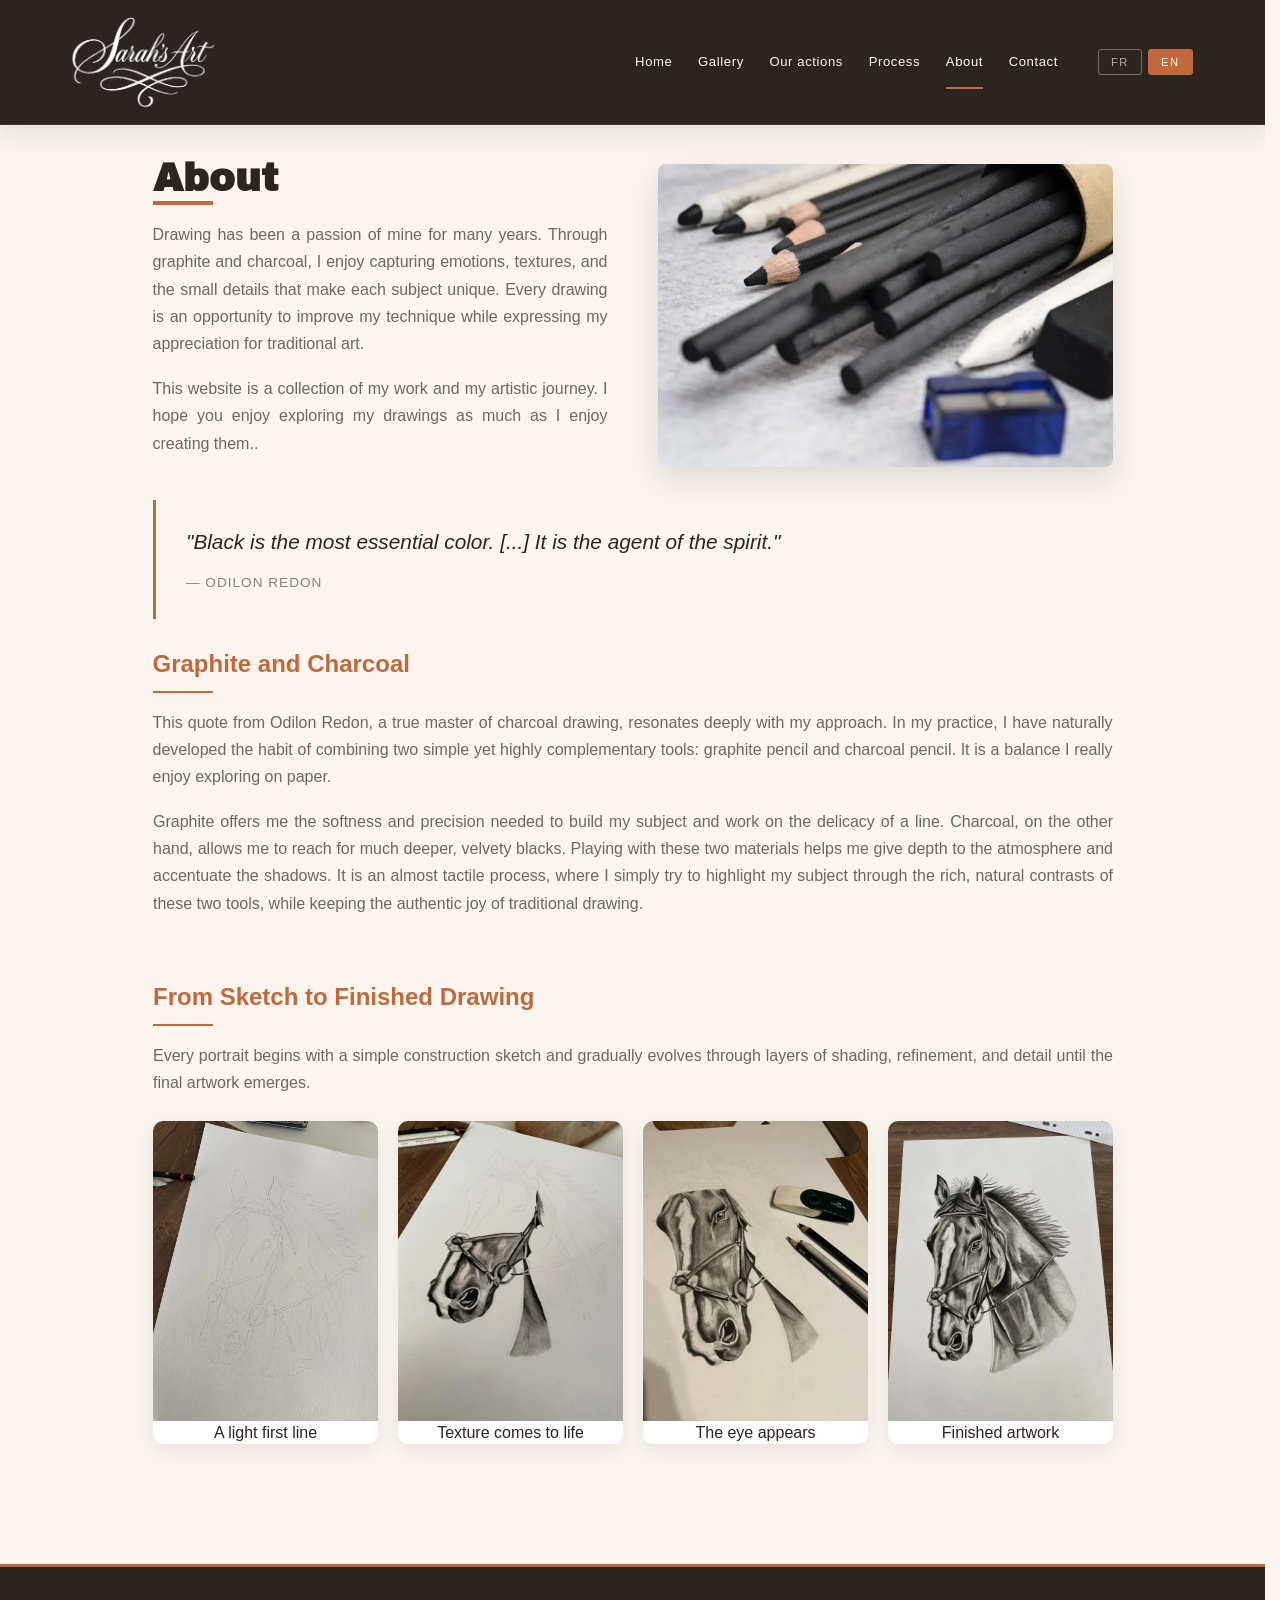
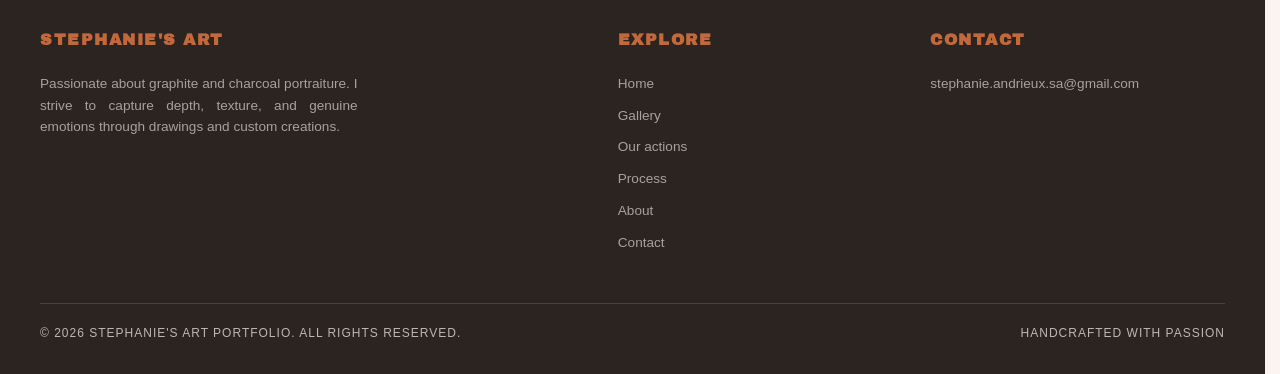
==== commit de2300d1: "Update: mise a jour du visuel des yeux et retrait de la mention realiste" ====
--- a/about.html
+++ b/about.html
@@ -557,7 +557,7 @@
     <div class="footer-container">
       <div class="footer-col">
         <h4 data-i18n="footer.brand">Stephanie's Art</h4>
-        <p data-i18n="footer.desc">Passionate about graphite and charcoal portraiture. I strive to capture depth, texture, and genuine emotions through realistic drawings and custom creations.</p>
+        <p data-i18n="footer.desc">Passionate about graphite and charcoal portraiture. I strive to capture depth, texture, and genuine emotions through drawings and custom creations.</p>
       </div>
       <div class="footer-col">
         <h4 data-i18n="footer.explore">Explore</h4>
